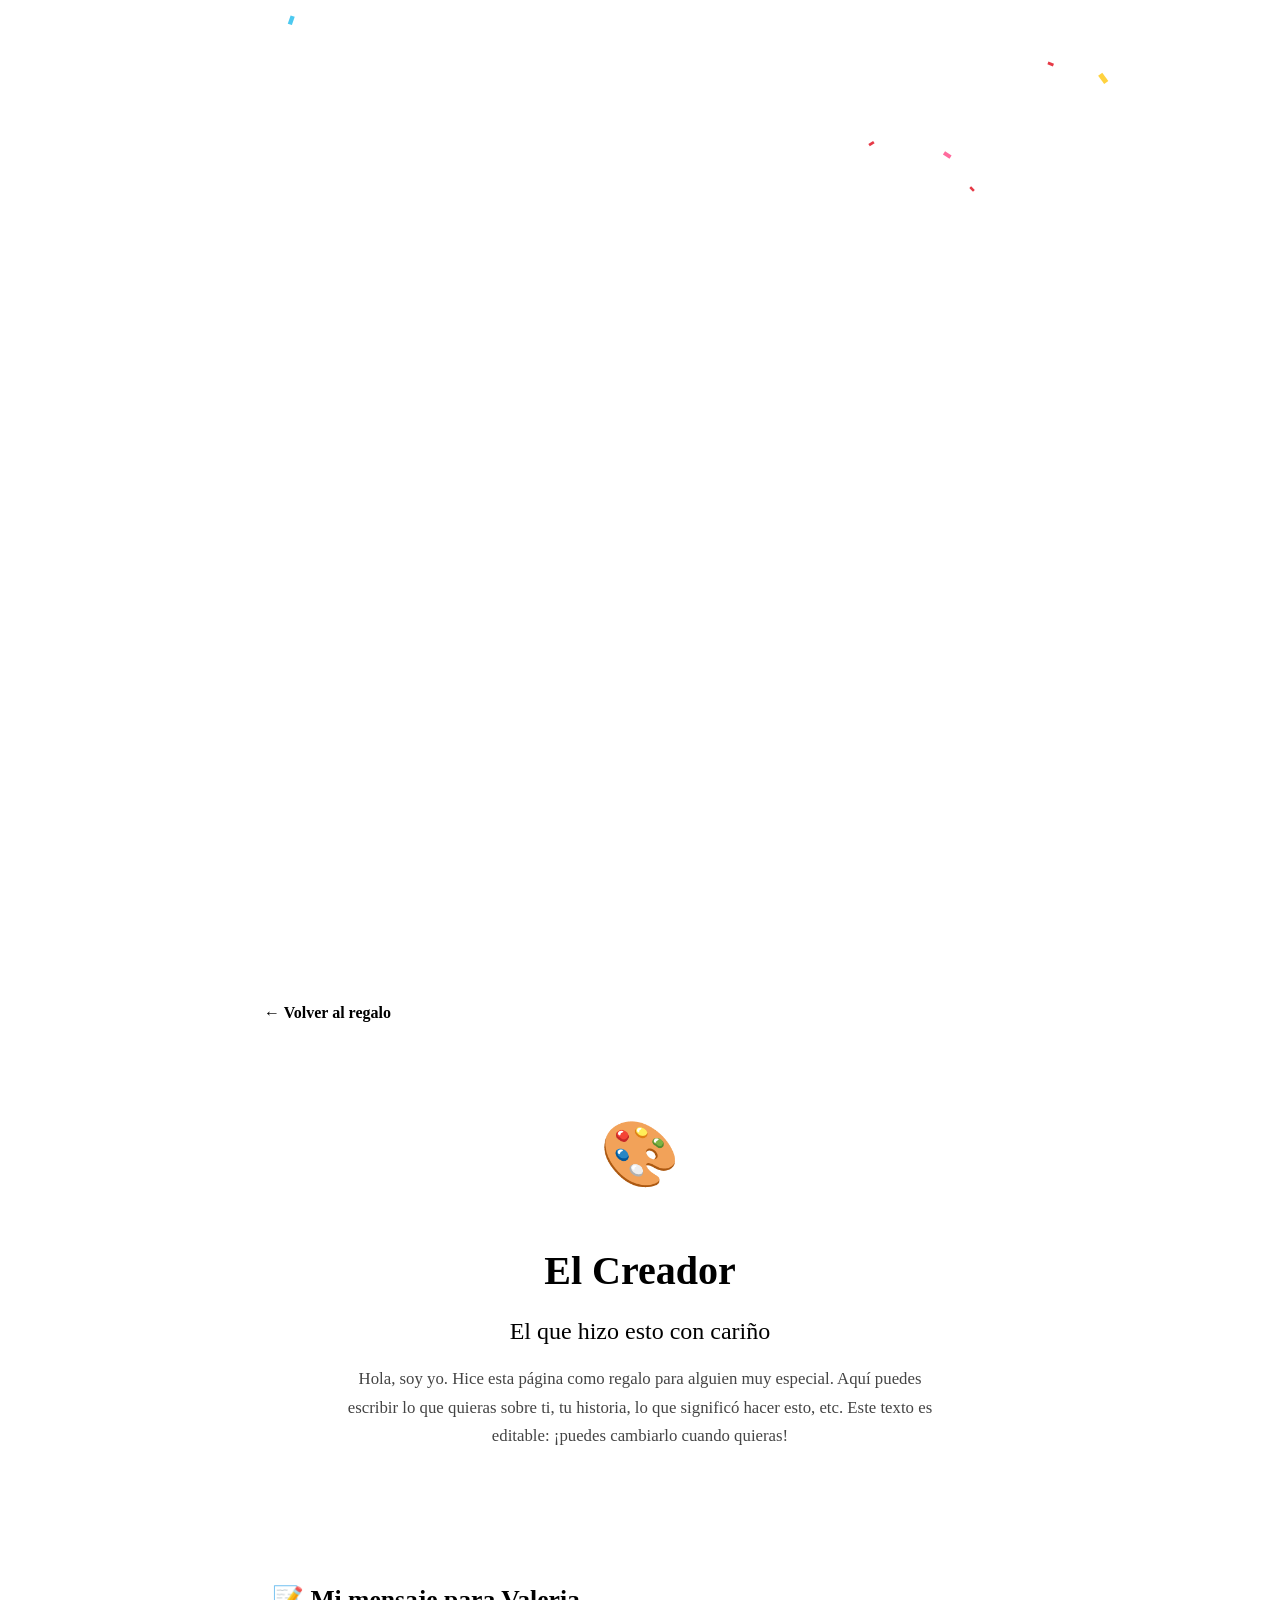
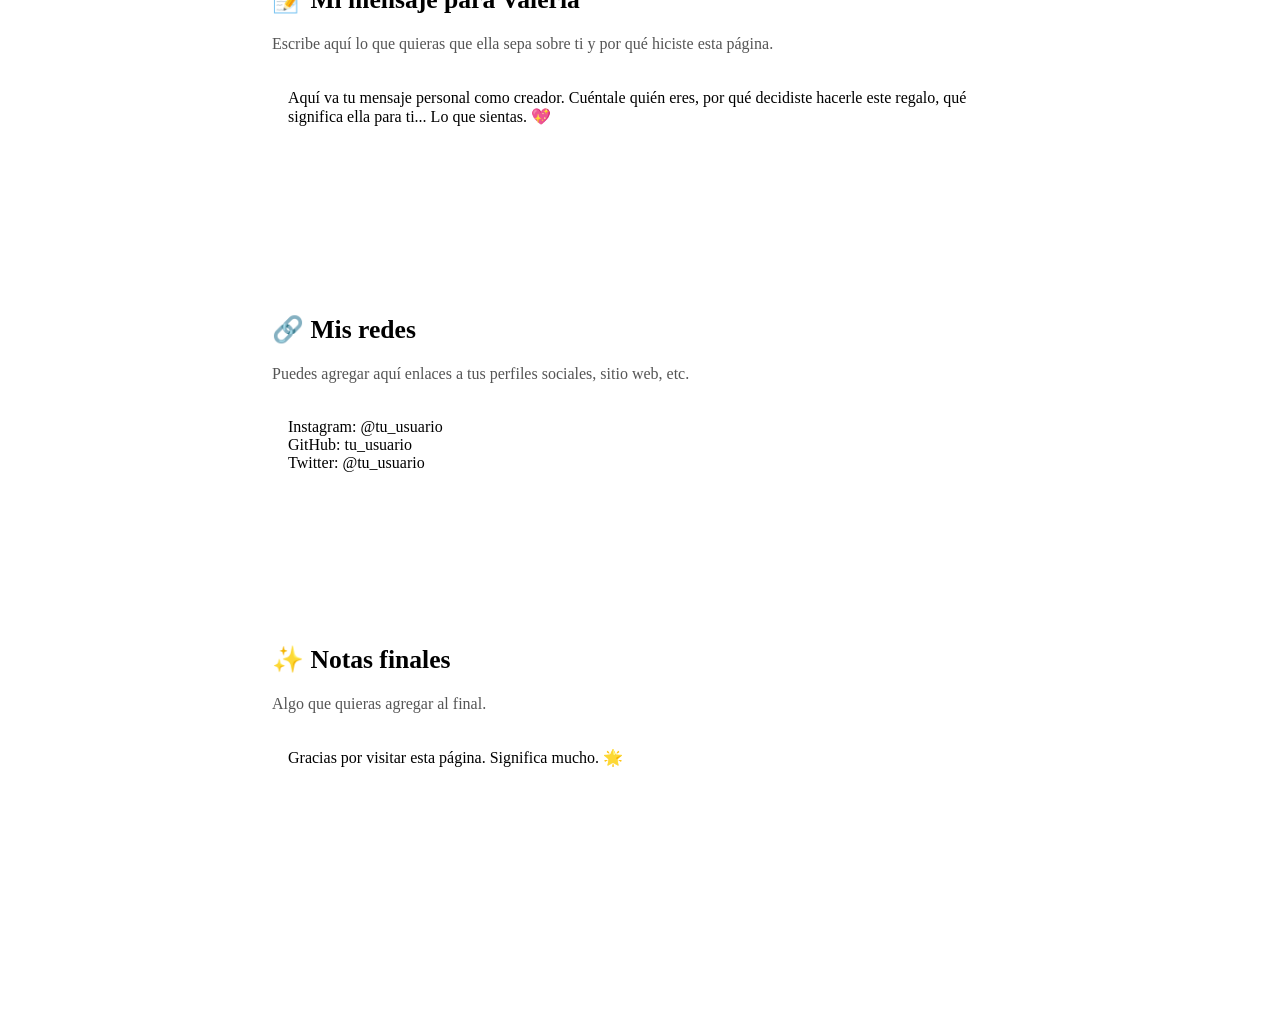
==== creador.html @ b3d3c84f "Add creador.html" ====
<!DOCTYPE html>
<html lang="es">
<head>
  <meta charset="UTF-8" />
  <meta name="viewport" content="width=device-width, initial-scale=1.0" />
  <title>El Creador · Para Valeria</title>
  <link rel="preconnect" href="https://fonts.googleapis.com" />
  <link rel="preconnect" href="https://fonts.gstatic.com" crossorigin />
  <link href="https://fonts.googleapis.com/css2?family=Dancing+Script:wght@700&family=Fraunces:opsz,wght@9..144,400;9..144,700;9..144,900&family=Inter:wght@400;500;600;700&display=swap" rel="stylesheet" />
  <link rel="stylesheet" href="styles.css" />
  <style>
    .creator-hero {
      text-align: center;
      padding: 60px 20px 40px;
      border: var(--border-thick);
      border-radius: 20px;
      background: var(--white);
      box-shadow: 8px 8px 0 var(--purple);
      margin-bottom: 40px;
      max-width: 800px;
      margin-left: auto;
      margin-right: auto;
    }
    .creator-avatar {
      width: 120px;
      height: 120px;
      margin: 0 auto 20px;
      border-radius: 50%;
      background: linear-gradient(135deg, var(--red), var(--purple));
      display: flex;
      align-items: center;
      justify-content: center;
      font-size: 4rem;
      border: 4px solid var(--black);
      box-shadow: 0 6px 0 var(--yellow);
    }
    .creator-name {
      font-family: var(--font-title);
      font-weight: 900;
      font-size: 2.5rem;
      color: var(--black);
      margin-bottom: 8px;
    }
    .creator-role {
      font-family: var(--font-script);
      font-size: 1.5rem;
      color: var(--red);
      margin-bottom: 20px;
    }
    .creator-bio {
      font-family: var(--font-title);
      font-size: 1.05rem;
      line-height: 1.7;
      color: #444;
      max-width: 600px;
      margin: 0 auto;
    }
    .back-link {
      display: inline-flex;
      align-items: center;
      gap: 8px;
      padding: 12px 24px;
      border: var(--border-red);
      border-radius: 12px;
      background: var(--white);
      color: var(--black);
      text-decoration: none;
      font-weight: 700;
      transition: all 0.25s ease;
      margin: 20px auto 0;
    }
    .back-link:hover {
      background: var(--yellow);
      transform: translateX(-4px);
    }
    .creator-body {
      max-width: 800px;
      margin: 0 auto;
      padding: 0 24px 100px;
    }
    .placeholder-card {
      background: var(--white);
      border: var(--border-thick);
      border-radius: 18px;
      padding: 32px;
      box-shadow: 6px 6px 0 var(--teal);
      margin-bottom: 24px;
    }
    .placeholder-card h2 {
      font-family: var(--font-title);
      font-weight: 700;
      font-size: 1.6rem;
      margin-bottom: 12px;
      color: var(--black);
    }
    .placeholder-card p {
      color: #555;
      line-height: 1.6;
    }
    .placeholder-card .editable {
      margin-top: 16px;
      padding: 16px;
      border: 2px dashed var(--purple);
      border-radius: 10px;
      min-height: 100px;
      font-family: var(--font-title);
      outline: none;
      background: var(--cream);
    }
    .placeholder-card .editable:focus {
      border-color: var(--red);
      border-style: solid;
    }
  </style>
</head>
<body>
  <canvas id="confetti"></canvas>

  <div class="creator-body" style="padding-top:60px;">
    <a href="index.html" class="back-link">← Volver al regalo</a>

    <section class="creator-hero">
      <div class="creator-avatar">🎨</div>
      <h1 class="creator-name">El Creador</h1>
      <p class="creator-role">El que hizo esto con cariño</p>
      <p class="creator-bio">
        Hola, soy yo. Hice esta página como regalo para alguien muy especial.
        Aquí puedes escribir lo que quieras sobre ti, tu historia, lo que
        significó hacer esto, etc. Este texto es editable: ¡puedes cambiarlo
        cuando quieras!
      </p>
    </section>

    <section class="placeholder-card">
      <h2>📝 Mi mensaje para Valeria</h2>
      <p>Escribe aquí lo que quieras que ella sepa sobre ti y por qué hiciste esta página.</p>
      <div class="editable" contenteditable="true">Aquí va tu mensaje personal como creador. Cuéntale quién eres, por qué decidiste hacerle este regalo, qué significa ella para ti... Lo que sientas. 💖</div>
    </section>

    <section class="placeholder-card">
      <h2>🔗 Mis redes</h2>
      <p>Puedes agregar aquí enlaces a tus perfiles sociales, sitio web, etc.</p>
      <div class="editable" contenteditable="true">Instagram: @tu_usuario<br>GitHub: tu_usuario<br>Twitter: @tu_usuario</div>
    </section>

    <section class="placeholder-card">
      <h2>✨ Notas finales</h2>
      <p>Algo que quieras agregar al final.</p>
      <div class="editable" contenteditable="true">Gracias por visitar esta página. Significa mucho. 🌟</div>
    </section>
  </div>

  <script>
    // Reusar el confeti del script principal (copia mínima)
    (function () {
      const canvas = document.getElementById('confetti');
      const ctx = canvas.getContext('2d');
      let pieces = [];
      function resize() {
        canvas.width = innerWidth;
        canvas.height = innerHeight;
      }
      resize();
      addEventListener('resize', resize);
      const colors = ['#e63946', '#ffd23f', '#06d6a0', '#9b5de5', '#4cc9f0', '#ff6b9d'];
      for (let i = 0; i < 40; i++) {
        pieces.push({
          x: Math.random() * canvas.width,
          y: Math.random() * -canvas.height,
          size: Math.random() * 8 + 4,
          color: colors[Math.floor(Math.random() * colors.length)],
          speed: Math.random() * 2 + 1,
          angle: Math.random() * Math.PI * 2,
          rot: Math.random() * 0.2 - 0.1,
        });
      }
      function draw() {
        ctx.clearRect(0, 0, canvas.width, canvas.height);
        pieces.forEach((p) => {
          p.y += p.speed;
          p.angle += p.rot;
          if (p.y > canvas.height + 10) {
            p.y = -10;
            p.x = Math.random() * canvas.width;
          }
          ctx.save();
          ctx.translate(p.x, p.y);
          ctx.rotate(p.angle);
          ctx.fillStyle = p.color;
          ctx.fillRect(-p.size / 2, -p.size / 4, p.size, p.size / 2);
          ctx.restore();
        });
        requestAnimationFrame(draw);
      }
      draw();

      // Guardar ediciones en localStorage
      document.querySelectorAll('.editable').forEach((el, i) => {
        const key = 'valeria_creator_block_' + i;
        try {
          const saved = localStorage.getItem(key);
          if (saved) el.innerHTML = saved;
        } catch (e) {}
        el.addEventListener('input', () => {
          try { localStorage.setItem(key, el.innerHTML); } catch (e) {}
        });
      });
    })();
  </script>
</body>
</html>
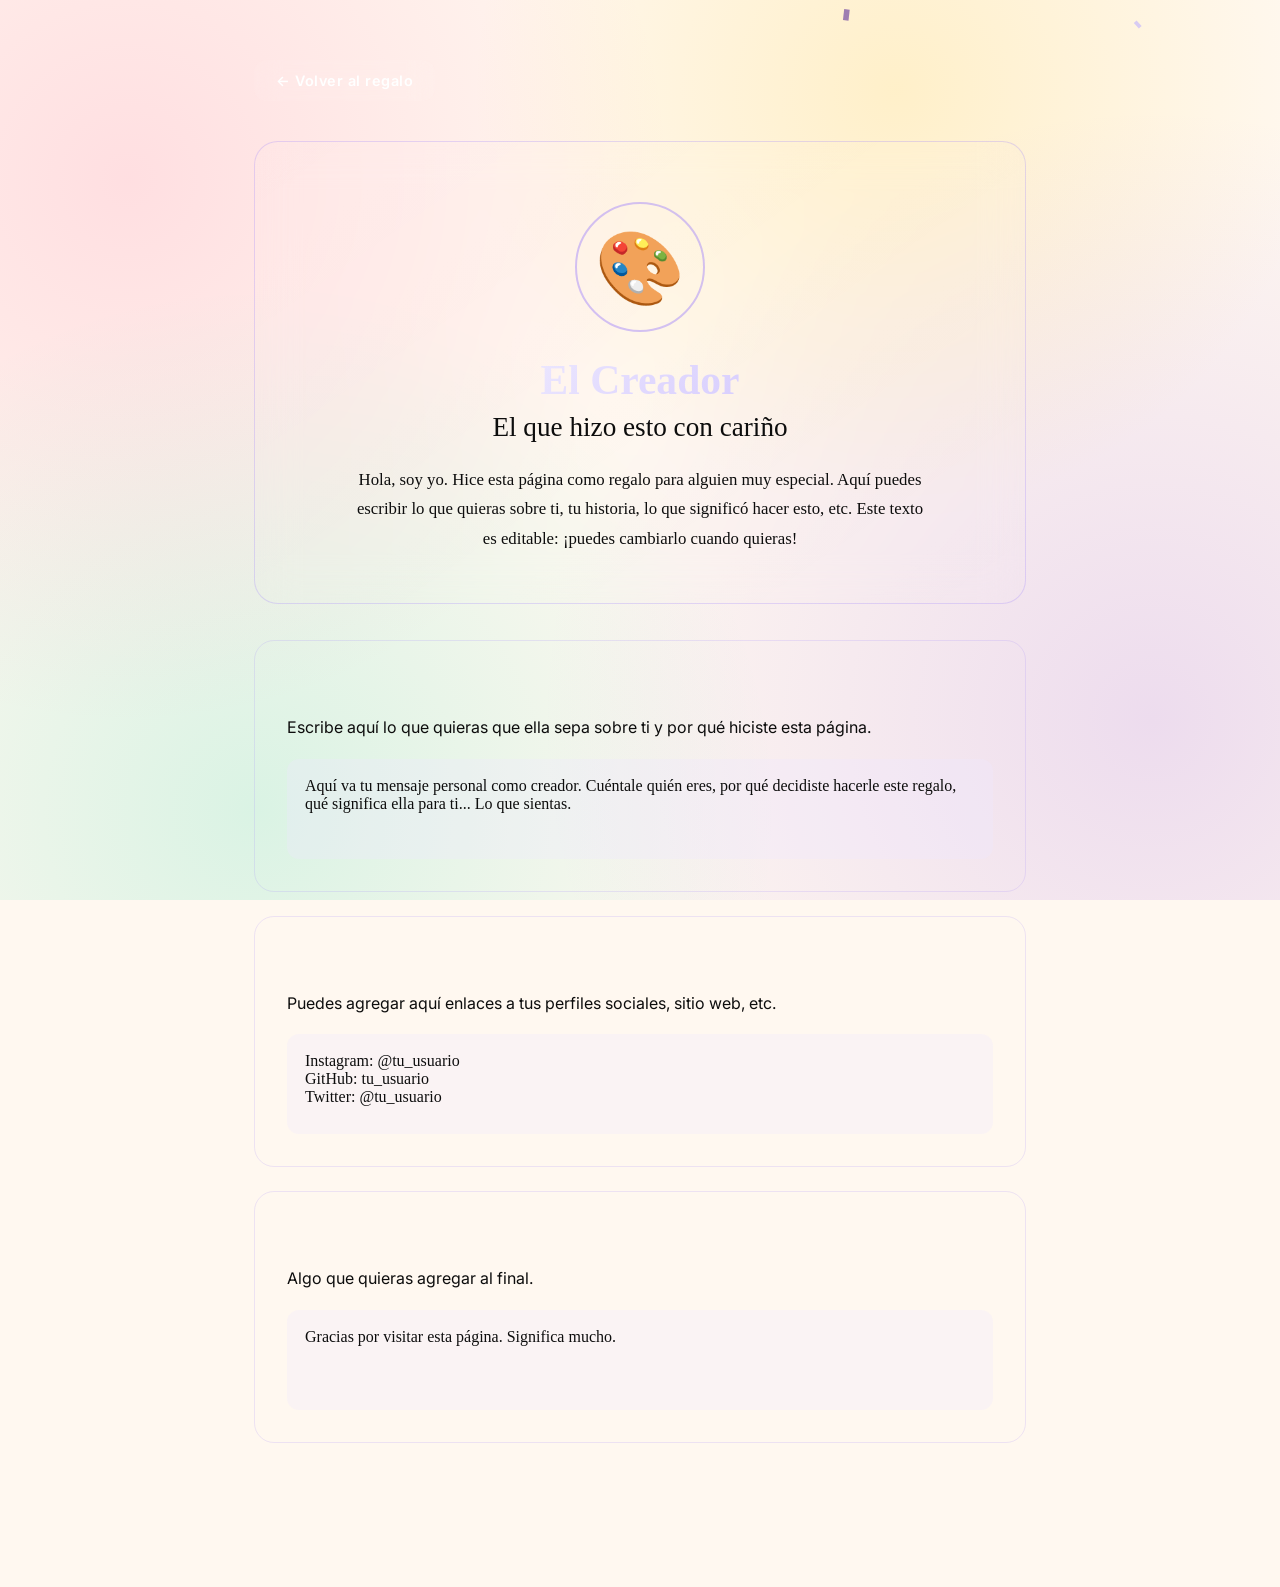
==== commit 3db9621a: "Add creador.html" ====
--- a/creador.html
+++ b/creador.html
@@ -6,117 +6,154 @@
   <title>El Creador · Para Valeria</title>
   <link rel="preconnect" href="https://fonts.googleapis.com" />
   <link rel="preconnect" href="https://fonts.gstatic.com" crossorigin />
-  <link href="https://fonts.googleapis.com/css2?family=Dancing+Script:wght@700&family=Fraunces:opsz,wght@9..144,400;9..144,700;9..144,900&family=Inter:wght@400;500;600;700&display=swap" rel="stylesheet" />
+  <link href="https://fonts.googleapis.com/css2?family=Great+Vibes&family=Playfair+Display:wght@400;700;900&family=Inter:wght@400;500;600;700&display=swap" rel="stylesheet" />
   <link rel="stylesheet" href="styles.css" />
   <style>
-    .creator-hero {
-      text-align: center;
-      padding: 60px 20px 40px;
-      border: var(--border-thick);
-      border-radius: 20px;
-      background: var(--white);
-      box-shadow: 8px 8px 0 var(--purple);
-      margin-bottom: 40px;
-      max-width: 800px;
-      margin-left: auto;
-      margin-right: auto;
-    }
-    .creator-avatar {
-      width: 120px;
-      height: 120px;
-      margin: 0 auto 20px;
-      border-radius: 50%;
-      background: linear-gradient(135deg, var(--red), var(--purple));
-      display: flex;
-      align-items: center;
-      justify-content: center;
-      font-size: 4rem;
-      border: 4px solid var(--black);
-      box-shadow: 0 6px 0 var(--yellow);
-    }
-    .creator-name {
-      font-family: var(--font-title);
-      font-weight: 900;
-      font-size: 2.5rem;
-      color: var(--black);
-      margin-bottom: 8px;
-    }
-    .creator-role {
-      font-family: var(--font-script);
-      font-size: 1.5rem;
-      color: var(--red);
-      margin-bottom: 20px;
-    }
-    .creator-bio {
-      font-family: var(--font-title);
-      font-size: 1.05rem;
-      line-height: 1.7;
-      color: #444;
-      max-width: 600px;
+    .creator-body {
+      max-width: 820px;
       margin: 0 auto;
+      padding: 60px 24px 120px;
+      position: relative;
+      z-index: 2;
     }
     .back-link {
       display: inline-flex;
       align-items: center;
       gap: 8px;
-      padding: 12px 24px;
-      border: var(--border-red);
+      padding: 12px 22px;
+      border: 1.5px solid var(--purple-400);
       border-radius: 12px;
-      background: var(--white);
-      color: var(--black);
+      background: rgba(255, 255, 255, 0.06);
+      backdrop-filter: blur(12px);
+      -webkit-backdrop-filter: blur(12px);
+      color: var(--white);
       text-decoration: none;
-      font-weight: 700;
-      transition: all 0.25s ease;
-      margin: 20px auto 0;
+      font-weight: 600;
+      font-size: 0.9rem;
+      letter-spacing: 0.5px;
+      transition: all 0.3s ease;
+      margin-bottom: 40px;
     }
     .back-link:hover {
-      background: var(--yellow);
+      background: var(--grad-primary);
+      border-color: transparent;
       transform: translateX(-4px);
-    }
-    .creator-body {
-      max-width: 800px;
+      box-shadow: var(--shadow-purple);
+    }
+    .creator-hero {
+      text-align: center;
+      padding: 60px 30px 50px;
+      border-radius: 24px;
+      background: linear-gradient(145deg, rgba(255,255,255,0.05), rgba(255,255,255,0.02));
+      backdrop-filter: blur(20px);
+      -webkit-backdrop-filter: blur(20px);
+      border: 1px solid rgba(167, 139, 250, 0.3);
+      box-shadow: var(--shadow-md);
+      margin-bottom: 36px;
+      position: relative;
+      overflow: hidden;
+    }
+    .creator-hero::before {
+      content: '';
+      position: absolute;
+      top: 0; left: 0; right: 0;
+      height: 4px;
+      background: var(--grad-primary);
+    }
+    .creator-avatar {
+      width: 130px;
+      height: 130px;
+      margin: 0 auto 24px;
+      border-radius: 50%;
+      background: var(--grad-bot);
+      display: flex;
+      align-items: center;
+      justify-content: center;
+      font-size: 4.5rem;
+      border: 2px solid rgba(167, 139, 250, 0.5);
+      box-shadow: var(--shadow-purple);
+    }
+    .creator-name {
+      font-family: var(--font-title);
+      font-weight: 900;
+      font-size: 2.6rem;
+      background: linear-gradient(135deg, #ffffff 0%, #c4b5fd 100%);
+      -webkit-background-clip: text;
+      background-clip: text;
+      -webkit-text-fill-color: transparent;
+      margin-bottom: 8px;
+    }
+    .creator-role {
+      font-family: var(--font-script);
+      font-size: 1.7rem;
+      color: var(--purple-300);
+      margin-bottom: 22px;
+    }
+    .creator-bio {
+      font-family: var(--font-title);
+      font-size: 1.05rem;
+      line-height: 1.75;
+      color: var(--gray-200);
+      max-width: 580px;
       margin: 0 auto;
-      padding: 0 24px 100px;
     }
     .placeholder-card {
-      background: var(--white);
-      border: var(--border-thick);
-      border-radius: 18px;
+      background: var(--grad-card);
+      border-radius: 20px;
       padding: 32px;
-      box-shadow: 6px 6px 0 var(--teal);
       margin-bottom: 24px;
+      box-shadow: var(--shadow-md);
+      border: 1px solid rgba(167, 139, 250, 0.2);
+      position: relative;
+      overflow: hidden;
+    }
+    .placeholder-card::before {
+      content: '';
+      position: absolute;
+      top: 0; left: 0; right: 0;
+      height: 3px;
+      background: var(--grad-primary);
     }
     .placeholder-card h2 {
       font-family: var(--font-title);
       font-weight: 700;
       font-size: 1.6rem;
       margin-bottom: 12px;
-      color: var(--black);
+      background: var(--grad-primary);
+      -webkit-background-clip: text;
+      background-clip: text;
+      -webkit-text-fill-color: transparent;
     }
     .placeholder-card p {
-      color: #555;
+      color: var(--gray-500);
       line-height: 1.6;
     }
     .placeholder-card .editable {
-      margin-top: 16px;
-      padding: 16px;
-      border: 2px dashed var(--purple);
-      border-radius: 10px;
+      margin-top: 18px;
+      padding: 18px;
+      border: 2px dashed var(--purple-300);
+      border-radius: 12px;
       min-height: 100px;
       font-family: var(--font-title);
+      font-size: 1rem;
+      color: var(--gray-900);
       outline: none;
-      background: var(--cream);
+      background: rgba(237, 233, 254, 0.3);
+      transition: all 0.3s ease;
     }
     .placeholder-card .editable:focus {
-      border-color: var(--red);
+      border-color: var(--purple-500);
       border-style: solid;
+      background: var(--white);
+      box-shadow: 0 0 0 4px rgba(139, 92, 246, 0.15);
     }
   </style>
 </head>
 <body>
   <canvas id="confetti"></canvas>
-
-  <div class="creator-body" style="padding-top:60px;">
+  <div class="bg-halos" aria-hidden="true"></div>
+
+  <div class="creator-body">
     <a href="index.html" class="back-link">← Volver al regalo</a>
 
     <section class="creator-hero">
@@ -132,26 +169,25 @@
     </section>
 
     <section class="placeholder-card">
-      <h2>📝 Mi mensaje para Valeria</h2>
+      <h2>Mi mensaje para Valeria</h2>
       <p>Escribe aquí lo que quieras que ella sepa sobre ti y por qué hiciste esta página.</p>
-      <div class="editable" contenteditable="true">Aquí va tu mensaje personal como creador. Cuéntale quién eres, por qué decidiste hacerle este regalo, qué significa ella para ti... Lo que sientas. 💖</div>
+      <div class="editable" contenteditable="true">Aquí va tu mensaje personal como creador. Cuéntale quién eres, por qué decidiste hacerle este regalo, qué significa ella para ti... Lo que sientas.</div>
     </section>
 
     <section class="placeholder-card">
-      <h2>🔗 Mis redes</h2>
+      <h2>Mis redes</h2>
       <p>Puedes agregar aquí enlaces a tus perfiles sociales, sitio web, etc.</p>
       <div class="editable" contenteditable="true">Instagram: @tu_usuario<br>GitHub: tu_usuario<br>Twitter: @tu_usuario</div>
     </section>
 
     <section class="placeholder-card">
-      <h2>✨ Notas finales</h2>
+      <h2>Notas finales</h2>
       <p>Algo que quieras agregar al final.</p>
-      <div class="editable" contenteditable="true">Gracias por visitar esta página. Significa mucho. 🌟</div>
+      <div class="editable" contenteditable="true">Gracias por visitar esta página. Significa mucho.</div>
     </section>
   </div>
 
   <script>
-    // Reusar el confeti del script principal (copia mínima)
     (function () {
       const canvas = document.getElementById('confetti');
       const ctx = canvas.getContext('2d');
@@ -162,7 +198,7 @@
       }
       resize();
       addEventListener('resize', resize);
-      const colors = ['#e63946', '#ffd23f', '#06d6a0', '#9b5de5', '#4cc9f0', '#ff6b9d'];
+      const colors = ['#8b5cf6', '#a78bfa', '#c4b5fd', '#6b3fa0', '#4a2c7a', '#ffffff', '#e4e4ec'];
       for (let i = 0; i < 40; i++) {
         pieces.push({
           x: Math.random() * canvas.width,
@@ -194,7 +230,6 @@
       }
       draw();
 
-      // Guardar ediciones en localStorage
       document.querySelectorAll('.editable').forEach((el, i) => {
         const key = 'valeria_creator_block_' + i;
         try {
--- a/styles.css
+++ b/styles.css
@@ -0,0 +1,804 @@
+/* ============================================
+   FELIZ CUMPLEAÑOS VALERIA 🎂
+   Estilo: Creativo colorido + estructura boceto
+   ============================================ */
+
+:root {
+  /* Paleta principal (basada en boceto) */
+  --black: #0d0d0d;
+  --red: #e63946;
+  --red-dark: #c1121f;
+  --white: #ffffff;
+  --cream: #fff8f0;
+
+  /* Acentos creativos */
+  --pink: #ff6b9d;
+  --yellow: #ffd23f;
+  --purple: #9b5de5;
+  --teal: #06d6a0;
+  --blue: #4cc9f0;
+
+  /* Tipografías */
+  --font-title: 'Fraunces', serif;
+  --font-script: 'Dancing Script', cursive;
+  --font-body: 'Inter', system-ui, sans-serif;
+
+  /* Bordes */
+  --border-thick: 3px solid var(--black);
+  --border-red: 2.5px solid var(--red);
+}
+
+* {
+  margin: 0;
+  padding: 0;
+  box-sizing: border-box;
+}
+
+html {
+  scroll-behavior: smooth;
+}
+
+body {
+  font-family: var(--font-body);
+  background: var(--cream);
+  color: var(--black);
+  overflow-x: hidden;
+  position: relative;
+  min-height: 100vh;
+}
+
+/* Fondo decorativo con manchas de color */
+body::before {
+  content: '';
+  position: fixed;
+  inset: 0;
+  z-index: -2;
+  background:
+    radial-gradient(circle at 10% 20%, rgba(255, 107, 157, 0.18), transparent 40%),
+    radial-gradient(circle at 90% 80%, rgba(155, 93, 229, 0.18), transparent 45%),
+    radial-gradient(circle at 70% 10%, rgba(255, 210, 63, 0.22), transparent 35%),
+    radial-gradient(circle at 20% 90%, rgba(6, 214, 160, 0.15), transparent 40%),
+    var(--cream);
+  pointer-events: none;
+}
+
+/* Confeti canvas */
+#confetti {
+  position: fixed;
+  inset: 0;
+  z-index: 0;
+  pointer-events: none;
+  opacity: 0.65;
+}
+
+/* ============================================
+   APP CONTAINER
+   ============================================ */
+.app-container {
+  display: flex;
+  min-height: 100vh;
+  position: relative;
+  z-index: 1;
+}
+
+/* ============================================
+   SIDEBAR IZQUIERDA
+   ============================================ */
+.sidebar {
+  width: 240px;
+  min-width: 240px;
+  background: var(--white);
+  border-right: var(--border-thick);
+  display: flex;
+  flex-direction: column;
+  padding: 30px 20px;
+  position: sticky;
+  top: 0;
+  height: 100vh;
+  box-shadow: 6px 0 0 var(--red);
+}
+
+.sidebar-balloons {
+  font-size: 2rem;
+  text-align: center;
+  letter-spacing: 4px;
+  animation: float 3s ease-in-out infinite;
+  display: block;
+  margin-bottom: 20px;
+}
+
+@keyframes float {
+  0%, 100% { transform: translateY(0); }
+  50% { transform: translateY(-8px); }
+}
+
+.sidebar-nav {
+  display: flex;
+  flex-direction: column;
+  gap: 16px;
+  margin-top: 20px;
+}
+
+.btn-sidebar {
+  display: flex;
+  align-items: center;
+  gap: 10px;
+  width: 100%;
+  padding: 14px 18px;
+  border: var(--border-red);
+  border-radius: 12px;
+  background: var(--white);
+  color: var(--black);
+  font-family: var(--font-body);
+  font-weight: 700;
+  font-size: 0.95rem;
+  letter-spacing: 1px;
+  cursor: pointer;
+  transition: all 0.25s ease;
+  position: relative;
+  overflow: hidden;
+}
+
+.btn-sidebar::before {
+  content: '';
+  position: absolute;
+  inset: 0;
+  background: linear-gradient(135deg, var(--yellow), var(--pink));
+  transform: translateX(-100%);
+  transition: transform 0.35s ease;
+  z-index: 0;
+}
+
+.btn-sidebar:hover::before { transform: translateX(0); }
+.btn-sidebar:hover { color: var(--white); border-color: var(--black); }
+.btn-sidebar:hover .btn-icon { transform: scale(1.2) rotate(-8deg); }
+
+.btn-icon, .btn-text {
+  position: relative;
+  z-index: 1;
+}
+
+.btn-icon { font-size: 1.2rem; transition: transform 0.3s ease; }
+
+.sidebar-footer {
+  margin-top: auto;
+  padding-top: 24px;
+  border-top: 2px dashed var(--red);
+  text-align: center;
+}
+
+.sidebar-footer-text {
+  font-family: var(--font-body);
+  font-weight: 600;
+  font-size: 0.85rem;
+  line-height: 1.5;
+  color: var(--black);
+}
+
+.brand-name {
+  font-family: var(--font-script);
+  font-size: 1.6rem;
+  font-weight: 700;
+  color: var(--red);
+  display: inline-block;
+  margin-top: 4px;
+}
+
+/* ============================================
+   MAIN CONTENT
+   ============================================ */
+.main-content {
+  flex: 1;
+  padding: 50px 60px 100px;
+  position: relative;
+}
+
+/* ===== HEADER ===== */
+.main-header {
+  display: flex;
+  align-items: center;
+  gap: 24px;
+  margin-bottom: 70px;
+  flex-wrap: wrap;
+}
+
+.btn-menu {
+  width: 50px;
+  height: 50px;
+  border: var(--border-red);
+  border-radius: 10px;
+  background: var(--white);
+  cursor: pointer;
+  display: flex;
+  flex-direction: column;
+  justify-content: center;
+  align-items: center;
+  gap: 5px;
+  flex-shrink: 0;
+  transition: all 0.25s ease;
+}
+
+.btn-menu span {
+  display: block;
+  width: 24px;
+  height: 3px;
+  background: var(--black);
+  border-radius: 2px;
+  transition: all 0.3s ease;
+}
+
+.btn-menu:hover {
+  background: var(--yellow);
+  transform: rotate(-3deg) scale(1.05);
+}
+
+.title-box {
+  flex: 1;
+  text-align: center;
+  border: var(--border-thick);
+  border-radius: 16px;
+  background: var(--white);
+  padding: 22px 36px;
+  box-shadow: 6px 6px 0 var(--red);
+  position: relative;
+  min-width: 280px;
+}
+
+.title-box::before, .title-box::after {
+  content: '🎉';
+  position: absolute;
+  top: -16px;
+  font-size: 1.5rem;
+}
+.title-box::before { left: 20px; }
+.title-box::after { right: 20px; }
+
+.title {
+  font-family: var(--font-title);
+  font-weight: 900;
+  font-size: clamp(1.6rem, 3vw, 2.6rem);
+  letter-spacing: 1px;
+  color: var(--black);
+  line-height: 1.1;
+}
+
+.subtitle {
+  font-family: var(--font-script);
+  font-size: 1.4rem;
+  color: var(--red);
+  margin-top: 8px;
+  font-weight: 700;
+}
+
+.btn-creator {
+  display: inline-flex;
+  align-items: center;
+  justify-content: center;
+  padding: 12px 22px;
+  border: var(--border-red);
+  border-radius: 12px;
+  background: var(--white);
+  color: var(--black);
+  text-decoration: none;
+  font-weight: 700;
+  font-size: 0.9rem;
+  letter-spacing: 1px;
+  transition: all 0.25s ease;
+  flex-shrink: 0;
+}
+
+.btn-creator:hover {
+  background: var(--purple);
+  color: var(--white);
+  border-color: var(--black);
+  transform: translateY(-3px) rotate(-2deg);
+}
+
+/* ===== CONTENT GRID ===== */
+.content-grid {
+  display: grid;
+  grid-template-columns: 1.2fr 0.9fr;
+  gap: 40px;
+  margin-bottom: 80px;
+}
+
+.card {
+  background: var(--white);
+  border: var(--border-thick);
+  border-radius: 18px;
+  padding: 24px;
+  box-shadow: 8px 8px 0 var(--red);
+  position: relative;
+  transition: transform 0.3s ease;
+}
+
+.card:hover {
+  transform: translate(-3px, -3px);
+  box-shadow: 12px 12px 0 var(--red);
+}
+
+.card-header {
+  display: flex;
+  justify-content: space-between;
+  align-items: center;
+  margin-bottom: 16px;
+  padding-bottom: 12px;
+  border-bottom: 2px dashed var(--black);
+}
+
+.card-tag {
+  font-family: var(--font-script);
+  font-weight: 700;
+  font-size: 1.4rem;
+  color: var(--red);
+}
+
+.card-hint {
+  font-size: 0.75rem;
+  color: #777;
+  font-style: italic;
+}
+
+/* Texto editable */
+.text-card { display: flex; flex-direction: column; }
+
+.editable-text {
+  flex: 1;
+  min-height: 220px;
+  font-family: var(--font-title);
+  font-weight: 400;
+  font-size: 1.1rem;
+  line-height: 1.7;
+  color: var(--black);
+  padding: 16px;
+  border: 2px dashed var(--purple);
+  border-radius: 12px;
+  background: var(--cream);
+  outline: none;
+  transition: all 0.25s ease;
+}
+
+.editable-text:focus {
+  border-color: var(--red);
+  border-style: solid;
+  background: var(--white);
+  box-shadow: 0 0 0 4px rgba(230, 57, 70, 0.15);
+}
+
+.placeholder-hint {
+  display: block;
+  margin-top: 12px;
+  font-family: var(--font-body);
+  font-size: 0.85rem;
+  color: #999;
+  font-style: italic;
+}
+
+/* Video */
+.video-card { display: flex; flex-direction: column; }
+
+.video-wrapper {
+  flex: 1;
+  min-height: 380px;
+  border-radius: 12px;
+  overflow: hidden;
+  background: #000;
+  display: flex;
+  align-items: center;
+  justify-content: center;
+  border: 2px solid var(--black);
+}
+
+.video-wrapper video {
+  width: 100%;
+  height: 100%;
+  max-height: 560px;
+  object-fit: cover;
+  display: block;
+}
+
+/* ===== SECCIONES EXTRA ===== */
+.extra-section {
+  background: var(--white);
+  border: var(--border-thick);
+  border-radius: 18px;
+  padding: 32px;
+  margin-bottom: 32px;
+  box-shadow: 6px 6px 0 var(--purple);
+  opacity: 0;
+  transform: translateY(40px);
+  transition: opacity 0.7s ease, transform 0.7s ease;
+}
+
+.extra-section.is-visible {
+  opacity: 1;
+  transform: translateY(0);
+}
+
+.section-title {
+  font-family: var(--font-title);
+  font-weight: 700;
+  font-size: 1.8rem;
+  margin-bottom: 8px;
+  color: var(--black);
+}
+
+.section-desc {
+  color: #555;
+  font-size: 1rem;
+}
+
+/* ===== BOTÓN FLOTANTE BOT ===== */
+.btn-bot {
+  position: fixed;
+  bottom: 40px;
+  right: 40px;
+  display: flex;
+  align-items: center;
+  gap: 8px;
+  padding: 16px 28px;
+  border: var(--border-red);
+  border-radius: 999px;
+  background: var(--white);
+  cursor: pointer;
+  font-family: var(--font-body);
+  font-weight: 700;
+  font-size: 1rem;
+  letter-spacing: 1px;
+  color: var(--black);
+  box-shadow: 0 6px 0 var(--red), 0 10px 25px rgba(0,0,0,0.15);
+  transition: all 0.25s ease;
+  z-index: 50;
+  animation: pulse 2s ease-in-out infinite;
+}
+
+@keyframes pulse {
+  0%, 100% { transform: scale(1); }
+  50% { transform: scale(1.05); }
+}
+
+.btn-bot:hover {
+  background: var(--yellow);
+  transform: translateY(-3px);
+  box-shadow: 0 9px 0 var(--red), 0 14px 30px rgba(0,0,0,0.2);
+}
+
+.btn-bot:active {
+  transform: translateY(2px);
+  box-shadow: 0 2px 0 var(--red);
+}
+
+.bot-emoji { font-size: 1.3rem; }
+
+/* ============================================
+   DRAWER (menú hamburguesa)
+   ============================================ */
+.drawer-overlay {
+  position: fixed;
+  inset: 0;
+  background: rgba(0, 0, 0, 0.5);
+  opacity: 0;
+  visibility: hidden;
+  transition: opacity 0.3s ease, visibility 0.3s ease;
+  z-index: 100;
+}
+
+.drawer-overlay.is-open {
+  opacity: 1;
+  visibility: visible;
+}
+
+.drawer {
+  position: fixed;
+  top: 0;
+  left: 0;
+  width: 280px;
+  max-width: 80vw;
+  height: 100vh;
+  background: var(--white);
+  border-right: var(--border-thick);
+  box-shadow: 6px 0 0 var(--red);
+  padding: 30px 24px;
+  transform: translateX(-100%);
+  transition: transform 0.35s cubic-bezier(0.65, 0, 0.35, 1);
+  z-index: 101;
+  display: flex;
+  flex-direction: column;
+}
+
+.drawer.is-open { transform: translateX(0); }
+
+.drawer-close {
+  position: absolute;
+  top: 16px;
+  right: 16px;
+  width: 36px;
+  height: 36px;
+  border: 2px solid var(--black);
+  border-radius: 50%;
+  background: var(--white);
+  cursor: pointer;
+  font-size: 1rem;
+  display: flex;
+  align-items: center;
+  justify-content: center;
+  transition: all 0.2s ease;
+}
+
+.drawer-close:hover {
+  background: var(--red);
+  color: var(--white);
+  transform: rotate(90deg);
+}
+
+.drawer-title {
+  font-family: var(--font-title);
+  font-weight: 900;
+  font-size: 1.6rem;
+  margin-bottom: 24px;
+  color: var(--red);
+}
+
+.drawer-nav {
+  display: flex;
+  flex-direction: column;
+  gap: 6px;
+}
+
+.drawer-link {
+  display: block;
+  padding: 12px 16px;
+  border-radius: 10px;
+  color: var(--black);
+  text-decoration: none;
+  font-weight: 600;
+  font-size: 0.95rem;
+  transition: all 0.2s ease;
+}
+
+.drawer-link:hover {
+  background: var(--yellow);
+  transform: translateX(6px);
+}
+
+.drawer-footer {
+  margin-top: auto;
+  padding-top: 20px;
+  border-top: 2px dashed var(--red);
+  font-family: var(--font-script);
+  font-size: 1.1rem;
+  color: var(--red);
+  text-align: center;
+}
+
+/* ============================================
+   CHAT WIDGET
+   ============================================ */
+.chat-overlay {
+  position: fixed;
+  inset: 0;
+  background: rgba(0, 0, 0, 0.3);
+  opacity: 0;
+  visibility: hidden;
+  transition: opacity 0.3s ease, visibility 0.3s ease;
+  z-index: 200;
+}
+
+.chat-overlay.is-open {
+  opacity: 1;
+  visibility: visible;
+}
+
+.chat-widget {
+  position: fixed;
+  bottom: 110px;
+  right: 40px;
+  width: 360px;
+  max-width: calc(100vw - 32px);
+  height: 520px;
+  max-height: calc(100vh - 140px);
+  background: var(--white);
+  border: var(--border-thick);
+  border-radius: 20px;
+  box-shadow: 0 20px 50px rgba(0,0,0,0.25);
+  display: flex;
+  flex-direction: column;
+  transform: translateY(20px) scale(0.95);
+  opacity: 0;
+  visibility: hidden;
+  transition: all 0.3s ease;
+  z-index: 201;
+  overflow: hidden;
+}
+
+.chat-widget.is-open {
+  transform: translateY(0) scale(1);
+  opacity: 1;
+  visibility: visible;
+}
+
+.chat-header {
+  background: linear-gradient(135deg, var(--red), var(--pink));
+  color: var(--white);
+  padding: 16px 20px;
+  display: flex;
+  align-items: center;
+  justify-content: space-between;
+  border-bottom: 3px solid var(--black);
+}
+
+.chat-bot-info {
+  display: flex;
+  align-items: center;
+  gap: 12px;
+}
+
+.chat-avatar {
+  font-size: 2rem;
+  width: 48px;
+  height: 48px;
+  background: var(--white);
+  border-radius: 50%;
+  display: flex;
+  align-items: center;
+  justify-content: center;
+  border: 2px solid var(--black);
+}
+
+.chat-name {
+  font-family: var(--font-title);
+  font-weight: 700;
+  font-size: 1.1rem;
+}
+
+.chat-status {
+  font-size: 0.75rem;
+  opacity: 0.9;
+}
+
+.chat-close {
+  background: rgba(255, 255, 255, 0.2);
+  border: 2px solid var(--white);
+  border-radius: 50%;
+  width: 32px;
+  height: 32px;
+  color: var(--white);
+  cursor: pointer;
+  font-size: 0.9rem;
+  transition: all 0.2s ease;
+}
+
+.chat-close:hover {
+  background: var(--white);
+  color: var(--red);
+}
+
+.chat-messages {
+  flex: 1;
+  overflow-y: auto;
+  padding: 20px;
+  display: flex;
+  flex-direction: column;
+  gap: 12px;
+  background: var(--cream);
+}
+
+.msg {
+  max-width: 80%;
+  padding: 12px 16px;
+  border-radius: 16px;
+  font-size: 0.9rem;
+  line-height: 1.5;
+  animation: msgIn 0.3s ease;
+}
+
+@keyframes msgIn {
+  from { opacity: 0; transform: translateY(8px); }
+  to { opacity: 1; transform: translateY(0); }
+}
+
+.bot-msg {
+  background: var(--white);
+  border: 2px solid var(--black);
+  border-bottom-left-radius: 4px;
+  align-self: flex-start;
+}
+
+.user-msg {
+  background: linear-gradient(135deg, var(--red), var(--pink));
+  color: var(--white);
+  border-bottom-right-radius: 4px;
+  align-self: flex-end;
+}
+
+.chat-input-row {
+  display: flex;
+  padding: 12px;
+  border-top: 2px solid var(--black);
+  background: var(--white);
+  gap: 8px;
+}
+
+.chat-input {
+  flex: 1;
+  padding: 12px 16px;
+  border: 2px solid var(--black);
+  border-radius: 999px;
+  font-family: var(--font-body);
+  font-size: 0.9rem;
+  outline: none;
+  transition: border-color 0.2s ease;
+}
+
+.chat-input:focus { border-color: var(--red); }
+
+.chat-send {
+  width: 44px;
+  height: 44px;
+  border: none;
+  border-radius: 50%;
+  background: var(--red);
+  color: var(--white);
+  cursor: pointer;
+  font-size: 1rem;
+  transition: all 0.2s ease;
+  display: flex;
+  align-items: center;
+  justify-content: center;
+}
+
+.chat-send:hover {
+  background: var(--red-dark);
+  transform: scale(1.1);
+}
+
+/* ============================================
+   RESPONSIVE
+   ============================================ */
+@media (max-width: 900px) {
+  .sidebar {
+    position: fixed;
+    left: -260px;
+    transition: left 0.35s ease;
+    z-index: 90;
+    box-shadow: none;
+  }
+  .sidebar.is-open {
+    left: 0;
+    box-shadow: 6px 0 0 var(--red);
+  }
+  .main-content {
+    padding: 30px 24px 100px;
+  }
+  .content-grid {
+    grid-template-columns: 1fr;
+  }
+  .btn-bot {
+    bottom: 24px;
+    right: 24px;
+    padding: 14px 22px;
+  }
+  .chat-widget {
+    right: 16px;
+    bottom: 90px;
+    width: calc(100vw - 32px);
+  }
+  .title-box::before, .title-box::after { display: none; }
+}
+
+@media (max-width: 600px) {
+  .main-header {
+    gap: 12px;
+  }
+  .btn-creator { padding: 10px 16px; font-size: 0.8rem; }
+  .video-wrapper { min-height: 280px; }
+  .editable-text { min-height: 180px; font-size: 1rem; }
+}
+
+/* Scrollbar bonita */
+.chat-messages::-webkit-scrollbar { width: 8px; }
+.chat-messages::-webkit-scrollbar-track { background: var(--cream); }
+.chat-messages::-webkit-scrollbar-thumb {
+  background: var(--red);
+  border-radius: 4px;
+}
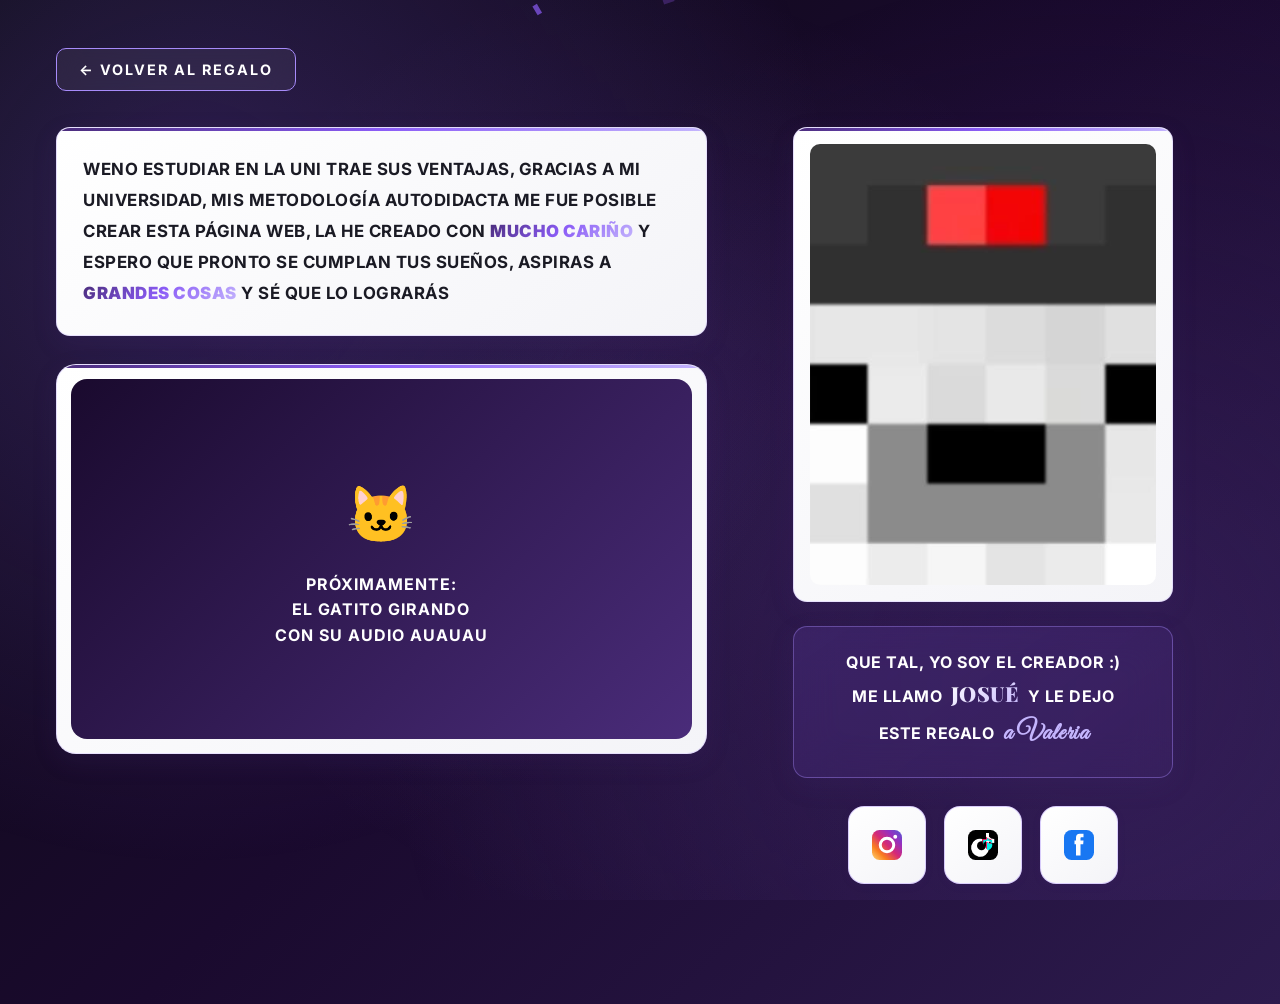
==== commit 08dfa7bc: "Add creador.html" ====
--- a/creador.html
+++ b/creador.html
@@ -6,146 +6,335 @@
   <title>El Creador · Para Valeria</title>
   <link rel="preconnect" href="https://fonts.googleapis.com" />
   <link rel="preconnect" href="https://fonts.gstatic.com" crossorigin />
-  <link href="https://fonts.googleapis.com/css2?family=Great+Vibes&family=Playfair+Display:wght@400;700;900&family=Inter:wght@400;500;600;700&display=swap" rel="stylesheet" />
+  <link href="https://fonts.googleapis.com/css2?family=Great+Vibes&family=Playfair+Display:wght@400;700;900&family=Inter:wght@400;500;600;700;900&display=swap" rel="stylesheet" />
   <link rel="stylesheet" href="styles.css" />
   <style>
-    .creator-body {
-      max-width: 820px;
+    /* ====== Layout específico de la página del creador ====== */
+    .creator-page {
+      position: relative;
+      z-index: 2;
+      max-width: 1240px;
       margin: 0 auto;
-      padding: 60px 24px 120px;
-      position: relative;
-      z-index: 2;
-    }
-    .back-link {
+      padding: 48px 36px 120px;
+      min-height: 100vh;
+    }
+
+    /* Botón Volver (esquina superior izquierda) */
+    .back-btn {
       display: inline-flex;
       align-items: center;
       gap: 8px;
       padding: 12px 22px;
       border: 1.5px solid var(--purple-400);
-      border-radius: 12px;
+      border-radius: 10px;
       background: rgba(255, 255, 255, 0.06);
       backdrop-filter: blur(12px);
       -webkit-backdrop-filter: blur(12px);
       color: var(--white);
       text-decoration: none;
-      font-weight: 600;
+      font-family: var(--font-body);
+      font-weight: 700;
       font-size: 0.9rem;
-      letter-spacing: 0.5px;
-      transition: all 0.3s ease;
-      margin-bottom: 40px;
-    }
-    .back-link:hover {
+      letter-spacing: 2px;
+      text-transform: uppercase;
+      transition: all 0.3s cubic-bezier(0.4, 0, 0.2, 1);
+      margin-bottom: 36px;
+    }
+    .back-btn:hover {
       background: var(--grad-primary);
       border-color: transparent;
       transform: translateX(-4px);
       box-shadow: var(--shadow-purple);
     }
-    .creator-hero {
-      text-align: center;
-      padding: 60px 30px 50px;
-      border-radius: 24px;
-      background: linear-gradient(145deg, rgba(255,255,255,0.05), rgba(255,255,255,0.02));
-      backdrop-filter: blur(20px);
-      -webkit-backdrop-filter: blur(20px);
-      border: 1px solid rgba(167, 139, 250, 0.3);
+
+    /* Grid de 2 columnas */
+    .creator-grid {
+      display: grid;
+      grid-template-columns: 1.15fr 0.85fr;
+      gap: 36px;
+      align-items: start;
+    }
+
+    .creator-col-left {
+      display: flex;
+      flex-direction: column;
+      gap: 28px;
+    }
+    .creator-col-right {
+      display: flex;
+      flex-direction: column;
+      gap: 24px;
+      align-items: center;
+    }
+
+    /* ====== Cajas con borde ====== */
+    .creator-card {
+      background: var(--grad-card);
+      border-radius: 14px;
+      padding: 26px;
+      position: relative;
       box-shadow: var(--shadow-md);
-      margin-bottom: 36px;
-      position: relative;
+      border: 1px solid rgba(167, 139, 250, 0.25);
       overflow: hidden;
     }
-    .creator-hero::before {
-      content: '';
-      position: absolute;
-      top: 0; left: 0; right: 0;
-      height: 4px;
-      background: var(--grad-primary);
-    }
-    .creator-avatar {
-      width: 130px;
-      height: 130px;
-      margin: 0 auto 24px;
-      border-radius: 50%;
-      background: var(--grad-bot);
-      display: flex;
-      align-items: center;
-      justify-content: center;
-      font-size: 4.5rem;
-      border: 2px solid rgba(167, 139, 250, 0.5);
-      box-shadow: var(--shadow-purple);
-    }
-    .creator-name {
-      font-family: var(--font-title);
-      font-weight: 900;
-      font-size: 2.6rem;
-      background: linear-gradient(135deg, #ffffff 0%, #c4b5fd 100%);
-      -webkit-background-clip: text;
-      background-clip: text;
-      -webkit-text-fill-color: transparent;
-      margin-bottom: 8px;
-    }
-    .creator-role {
-      font-family: var(--font-script);
-      font-size: 1.7rem;
-      color: var(--purple-300);
-      margin-bottom: 22px;
-    }
-    .creator-bio {
-      font-family: var(--font-title);
-      font-size: 1.05rem;
-      line-height: 1.75;
-      color: var(--gray-200);
-      max-width: 580px;
-      margin: 0 auto;
-    }
-    .placeholder-card {
-      background: var(--grad-card);
-      border-radius: 20px;
-      padding: 32px;
-      margin-bottom: 24px;
-      box-shadow: var(--shadow-md);
-      border: 1px solid rgba(167, 139, 250, 0.2);
-      position: relative;
-      overflow: hidden;
-    }
-    .placeholder-card::before {
+    .creator-card::before {
       content: '';
       position: absolute;
       top: 0; left: 0; right: 0;
       height: 3px;
       background: var(--grad-primary);
     }
-    .placeholder-card h2 {
-      font-family: var(--font-title);
+
+    /* ====== Bloque de texto motivacional ====== */
+    .creator-message {
+      color: var(--gray-900);
+      font-family: 'Inter', sans-serif;
       font-weight: 700;
-      font-size: 1.6rem;
-      margin-bottom: 12px;
+      font-size: 1.05rem;
+      line-height: 1.85;
+      letter-spacing: 0.5px;
+      text-transform: uppercase;
+      text-align: left;
+    }
+    .creator-message .highlight {
+      background: linear-gradient(120deg, transparent 0%, rgba(167, 139, 250, 0.3) 50%, transparent 100%);
+      padding: 0 4px;
+    }
+    .creator-message .accent {
       background: var(--grad-primary);
       -webkit-background-clip: text;
       background-clip: text;
       -webkit-text-fill-color: transparent;
-    }
-    .placeholder-card p {
-      color: var(--gray-500);
+      font-weight: 900;
+    }
+
+    /* ====== Video del gato girando ====== */
+    .cat-video-card {
+      border-radius: 20px;
+      padding: 14px;
+      background: var(--grad-card);
+      box-shadow: var(--shadow-md);
+      border: 1px solid rgba(167, 139, 250, 0.25);
+      position: relative;
+      overflow: hidden;
+    }
+    .cat-video-card::before {
+      content: '';
+      position: absolute;
+      top: 0; left: 0; right: 0;
+      height: 3px;
+      background: var(--grad-primary);
+    }
+    .cat-video-wrapper {
+      width: 100%;
+      aspect-ratio: 1 / 1;
+      max-height: 360px;
+      border-radius: 16px;
+      overflow: hidden;
+      background: linear-gradient(135deg, var(--purple-900), var(--purple-700));
+      display: flex;
+      align-items: center;
+      justify-content: center;
+      position: relative;
+    }
+    .cat-video-wrapper video {
+      width: 100%;
+      height: 100%;
+      object-fit: cover;
+    }
+    .cat-video-placeholder {
+      color: var(--white);
+      font-family: 'Inter', sans-serif;
+      font-weight: 700;
+      font-size: 1rem;
+      letter-spacing: 1px;
+      text-transform: uppercase;
+      text-align: center;
+      padding: 24px;
       line-height: 1.6;
-    }
-    .placeholder-card .editable {
-      margin-top: 18px;
-      padding: 18px;
-      border: 2px dashed var(--purple-300);
-      border-radius: 12px;
-      min-height: 100px;
-      font-family: var(--font-title);
+      animation: spin-text 4s ease-in-out infinite;
+    }
+    @keyframes spin-text {
+      0%, 100% { transform: rotate(-2deg); }
+      50% { transform: rotate(2deg); }
+    }
+    .cat-video-placeholder .emoji {
+      font-size: 3.5rem;
+      display: block;
+      margin-bottom: 12px;
+      animation: cat-spin 2.5s linear infinite;
+    }
+    @keyframes cat-spin {
+      from { transform: rotate(0deg); }
+      to { transform: rotate(360deg); }
+    }
+
+    /* ====== Foto del oso (avatar del creador) ====== */
+    .creator-photo-card {
+      width: 100%;
+      max-width: 380px;
+      aspect-ratio: 4 / 5;
+      border-radius: 14px;
+      padding: 16px;
+      background: var(--grad-card);
+      box-shadow: var(--shadow-md);
+      border: 1px solid rgba(167, 139, 250, 0.25);
+      position: relative;
+      overflow: hidden;
+    }
+    .creator-photo-card::before {
+      content: '';
+      position: absolute;
+      top: 0; left: 0; right: 0;
+      height: 3px;
+      background: var(--grad-primary);
+    }
+    .creator-photo {
+      width: 100%;
+      height: 100%;
+      border-radius: 10px;
+      object-fit: cover;
+      background: #1a1a24;
+      image-rendering: pixelated;
+      image-rendering: -moz-crisp-edges;
+      image-rendering: crisp-edges;
+      /* Animación sutil */
+      animation: photo-float 5s ease-in-out infinite;
+    }
+    @keyframes photo-float {
+      0%, 100% { transform: scale(1); }
+      50% { transform: scale(1.02); }
+    }
+
+    /* ====== Texto de presentación ====== */
+    .creator-intro-card {
+      width: 100%;
+      max-width: 380px;
+      padding: 22px 24px;
+      border-radius: 14px;
+      background: linear-gradient(145deg, rgba(139, 92, 246, 0.15), rgba(74, 44, 122, 0.25));
+      backdrop-filter: blur(20px);
+      -webkit-backdrop-filter: blur(20px);
+      border: 1px solid rgba(167, 139, 250, 0.4);
+      box-shadow: var(--shadow-md);
+      text-align: center;
+    }
+    .creator-intro {
+      color: var(--white);
+      font-family: 'Inter', sans-serif;
+      font-weight: 700;
       font-size: 1rem;
-      color: var(--gray-900);
-      outline: none;
-      background: rgba(237, 233, 254, 0.3);
+      line-height: 1.7;
+      letter-spacing: 0.5px;
+      text-transform: uppercase;
+    }
+    .creator-intro .name {
+      font-family: 'Playfair Display', serif;
+      font-weight: 900;
+      font-size: 1.3rem;
+      background: linear-gradient(135deg, #ffffff, #c4b5fd);
+      -webkit-background-clip: text;
+      background-clip: text;
+      -webkit-text-fill-color: transparent;
+      text-transform: none;
+      display: inline-block;
+      margin: 0 4px;
+    }
+    .creator-intro .for {
+      font-family: 'Great Vibes', cursive;
+      font-size: 1.6rem;
+      color: var(--purple-300);
+      text-transform: none;
+      display: inline-block;
+      margin-left: 4px;
+    }
+
+    /* ====== Iconos de redes sociales ====== */
+    .social-row {
+      display: flex;
+      gap: 18px;
+      justify-content: center;
+      flex-wrap: wrap;
+      margin-top: 4px;
+    }
+    .social-icon {
+      width: 78px;
+      height: 78px;
+      border-radius: 16px;
+      display: flex;
+      align-items: center;
+      justify-content: center;
+      background: var(--grad-card);
+      border: 1.5px solid rgba(167, 139, 250, 0.4);
+      box-shadow: var(--shadow-sm);
+      text-decoration: none;
+      transition: all 0.35s cubic-bezier(0.4, 0, 0.2, 1);
+      position: relative;
+      overflow: hidden;
+    }
+    .social-icon::before {
+      content: '';
+      position: absolute;
+      inset: 0;
+      background: var(--grad-primary);
+      transform: translateY(100%);
+      transition: transform 0.35s cubic-bezier(0.4, 0, 0.2, 1);
+      z-index: 0;
+    }
+    .social-icon:hover::before { transform: translateY(0); }
+    .social-icon:hover {
+      transform: translateY(-6px) rotate(-3deg);
+      box-shadow: var(--shadow-purple);
+      border-color: transparent;
+    }
+    .social-icon svg {
+      width: 36px;
+      height: 36px;
+      position: relative;
+      z-index: 1;
       transition: all 0.3s ease;
     }
-    .placeholder-card .editable:focus {
-      border-color: var(--purple-500);
-      border-style: solid;
-      background: var(--white);
-      box-shadow: 0 0 0 4px rgba(139, 92, 246, 0.15);
+    .social-icon:hover svg {
+      filter: brightness(0) invert(1); /* Pone el SVG en blanco al hover */
+    }
+    .social-icon .label {
+      position: absolute;
+      bottom: -28px;
+      left: 50%;
+      transform: translateX(-50%);
+      font-size: 0.7rem;
+      color: var(--purple-300);
+      letter-spacing: 1px;
+      text-transform: uppercase;
+      font-weight: 600;
+      opacity: 0;
+      transition: opacity 0.25s ease;
+      white-space: nowrap;
+    }
+    .social-icon:hover .label { opacity: 1; }
+
+    /* ====== RESPONSIVE ====== */
+    @media (max-width: 900px) {
+      .creator-grid {
+        grid-template-columns: 1fr;
+        gap: 28px;
+      }
+      .creator-col-right {
+        align-items: stretch;
+      }
+      .creator-photo-card,
+      .creator-intro-card {
+        max-width: 100%;
+        margin: 0 auto;
+      }
+    }
+    @media (max-width: 600px) {
+      .creator-page { padding: 32px 20px 100px; }
+      .creator-message { font-size: 0.95rem; line-height: 1.7; }
+      .creator-card { padding: 20px; }
+      .social-icon { width: 70px; height: 70px; }
+      .social-icon svg { width: 30px; height: 30px; }
+      .social-row { gap: 14px; }
     }
   </style>
 </head>
@@ -153,41 +342,108 @@
   <canvas id="confetti"></canvas>
   <div class="bg-halos" aria-hidden="true"></div>
 
-  <div class="creator-body">
-    <a href="index.html" class="back-link">← Volver al regalo</a>
-
-    <section class="creator-hero">
-      <div class="creator-avatar">🎨</div>
-      <h1 class="creator-name">El Creador</h1>
-      <p class="creator-role">El que hizo esto con cariño</p>
-      <p class="creator-bio">
-        Hola, soy yo. Hice esta página como regalo para alguien muy especial.
-        Aquí puedes escribir lo que quieras sobre ti, tu historia, lo que
-        significó hacer esto, etc. Este texto es editable: ¡puedes cambiarlo
-        cuando quieras!
-      </p>
-    </section>
-
-    <section class="placeholder-card">
-      <h2>Mi mensaje para Valeria</h2>
-      <p>Escribe aquí lo que quieras que ella sepa sobre ti y por qué hiciste esta página.</p>
-      <div class="editable" contenteditable="true">Aquí va tu mensaje personal como creador. Cuéntale quién eres, por qué decidiste hacerle este regalo, qué significa ella para ti... Lo que sientas.</div>
-    </section>
-
-    <section class="placeholder-card">
-      <h2>Mis redes</h2>
-      <p>Puedes agregar aquí enlaces a tus perfiles sociales, sitio web, etc.</p>
-      <div class="editable" contenteditable="true">Instagram: @tu_usuario<br>GitHub: tu_usuario<br>Twitter: @tu_usuario</div>
-    </section>
-
-    <section class="placeholder-card">
-      <h2>Notas finales</h2>
-      <p>Algo que quieras agregar al final.</p>
-      <div class="editable" contenteditable="true">Gracias por visitar esta página. Significa mucho.</div>
-    </section>
+  <div class="creator-page">
+
+    <!-- Botón VOLVER AL REGALO -->
+    <a href="index.html" class="back-btn">← Volver al regalo</a>
+
+    <!-- Grid principal 2 columnas -->
+    <div class="creator-grid">
+
+      <!-- ====== COLUMNA IZQUIERDA ====== -->
+      <div class="creator-col-left">
+
+        <!-- Bloque de texto motivacional -->
+        <article class="creator-card">
+          <p class="creator-message">
+            WENO ESTUDIAR EN LA UNI TRAE SUS VENTAJAS, GRACIAS A MI UNIVERSIDAD,
+            MIS METODOLOGÍA AUTODIDACTA ME FUE POSIBLE CREAR ESTA PÁGINA WEB,
+            LA HE CREADO CON <span class="accent">MUCHO CARIÑO</span> Y ESPERO
+            QUE PRONTO SE CUMPLAN TUS SUEÑOS, ASPIRAS A <span class="accent">GRANDES COSAS</span>
+            Y SÉ QUE LO LOGRARÁS
+          </p>
+        </article>
+
+        <!-- Video del gato girando -->
+        <article class="cat-video-card">
+          <div class="cat-video-wrapper" id="catVideoWrapper">
+            <!-- Placeholder animado hasta que el usuario mande el video -->
+            <div class="cat-video-placeholder" id="catVideoPlaceholder">
+              <span class="emoji">🐱</span>
+              Próximamente:<br>el gatito girando<br>con su audio auauau
+            </div>
+            <!-- Aquí se insertará el video cuando el usuario lo proporcione -->
+          </div>
+        </article>
+
+      </div>
+
+      <!-- ====== COLUMNA DERECHA ====== -->
+      <div class="creator-col-right">
+
+        <!-- Foto del oso de Minecraft -->
+        <div class="creator-photo-card">
+          <img
+            src="assets/img/minecraft-bear.png"
+            alt="Foto del creador (oso de Minecraft)"
+            class="creator-photo"
+          />
+        </div>
+
+        <!-- Texto de presentación -->
+        <div class="creator-intro-card">
+          <p class="creator-intro">
+            QUE TAL, YO SOY EL CREADOR :)<br>
+            ME LLAMO <span class="name">JOSUÉ</span> Y LE DEJO<br>
+            ESTE REGALO <span class="for">a Valeria</span>
+          </p>
+        </div>
+
+        <!-- Iconos de redes sociales -->
+        <div class="social-row">
+          <a href="https://www.instagram.com/jxsleb._/" target="_blank" rel="noopener noreferrer" class="social-icon" aria-label="Instagram">
+            <svg viewBox="0 0 24 24" xmlns="http://www.w3.org/2000/svg" aria-hidden="true">
+              <defs>
+                <linearGradient id="ig-grad" x1="0%" y1="100%" x2="100%" y2="0%">
+                  <stop offset="0%" stop-color="#feda75"/>
+                  <stop offset="25%" stop-color="#fa7e1e"/>
+                  <stop offset="50%" stop-color="#d62976"/>
+                  <stop offset="75%" stop-color="#962fbf"/>
+                  <stop offset="100%" stop-color="#4f5bd5"/>
+                </linearGradient>
+              </defs>
+              <rect x="2" y="2" width="20" height="20" rx="5" ry="5" fill="url(#ig-grad)"/>
+              <circle cx="12" cy="12" r="4.5" fill="none" stroke="#fff" stroke-width="2"/>
+              <circle cx="17.5" cy="6.5" r="1.3" fill="#fff"/>
+            </svg>
+            <span class="label">Instagram</span>
+          </a>
+
+          <a href="https://www.tiktok.com/@skerknow_mc" target="_blank" rel="noopener noreferrer" class="social-icon" aria-label="TikTok">
+            <svg viewBox="0 0 24 24" xmlns="http://www.w3.org/2000/svg" aria-hidden="true">
+              <rect x="2" y="2" width="20" height="20" rx="5" ry="5" fill="#000000"/>
+              <path d="M14 4v8.5a3 3 0 1 1-2.4-2.94V8.04a6 6 0 1 0 4.4 6.46V9.6a6.5 6.5 0 0 0 3.5 1V8.05a4.5 4.5 0 0 1-3.5-1.5V4z" fill="#fff"/>
+              <path d="M14 4v2.55a4.5 4.5 0 0 0 3.5 1.5v2.55a6.5 6.5 0 0 1-3.5-1V14.5a3 3 0 1 0-2.4-2.94V8.04a6 6 0 0 1 2.4 0V4z" fill="#ff0050"/>
+              <path d="M14 4v2.55a4.5 4.5 0 0 0 3.5 1.5v2.55a6.5 6.5 0 0 1-3.5-1V14.5a3 3 0 1 0-2.4-2.94V8.04a6 6 0 0 1 2.4 0V4z" fill="#00f2ea" transform="translate(0.6,0.6)"/>
+            </svg>
+            <span class="label">TikTok</span>
+          </a>
+
+          <a href="https://www.facebook.com/josue.salazarchamorro.1/" target="_blank" rel="noopener noreferrer" class="social-icon" aria-label="Facebook">
+            <svg viewBox="0 0 24 24" xmlns="http://www.w3.org/2000/svg" aria-hidden="true">
+              <rect x="2" y="2" width="20" height="20" rx="5" ry="5" fill="#1877F2"/>
+              <path d="M15 9h-2v-1.5c0-.5.3-.7.8-.7H15V4.5h-2.5c-1.7 0-2.5 1-2.5 2.7V9H9v2.5h1V19h3v-7.5h1.8L15 9z" fill="#fff"/>
+            </svg>
+            <span class="label">Facebook</span>
+          </a>
+        </div>
+
+      </div>
+    </div>
   </div>
 
   <script>
+    // Reusar confeti (copia mínima)
     (function () {
       const canvas = document.getElementById('confetti');
       const ctx = canvas.getContext('2d');
@@ -229,17 +485,6 @@
         requestAnimationFrame(draw);
       }
       draw();
-
-      document.querySelectorAll('.editable').forEach((el, i) => {
-        const key = 'valeria_creator_block_' + i;
-        try {
-          const saved = localStorage.getItem(key);
-          if (saved) el.innerHTML = saved;
-        } catch (e) {}
-        el.addEventListener('input', () => {
-          try { localStorage.setItem(key, el.innerHTML); } catch (e) {}
-        });
-      });
     })();
   </script>
 </body>
--- a/styles.css
+++ b/styles.css
@@ -1,31 +1,50 @@
 /* ============================================
    FELIZ CUMPLEAÑOS VALERIA 🎂
-   Estilo: Creativo colorido + estructura boceto
+   Paleta: Morado · Negro · Gris · Blanco
+   Estilo: Profesional con ambiente de cumpleaños
    ============================================ */
 
 :root {
-  /* Paleta principal (basada en boceto) */
-  --black: #0d0d0d;
-  --red: #e63946;
-  --red-dark: #c1121f;
+  /* ===== Paleta principal ===== */
+  /* Morados */
+  --purple-900: #1a0a2e;
+  --purple-800: #2d1b4e;
+  --purple-700: #4a2c7a;
+  --purple-600: #6b3fa0;
+  --purple-500: #8b5cf6;
+  --purple-400: #a78bfa;
+  --purple-300: #c4b5fd;
+  --purple-200: #ddd6fe;
+  --purple-100: #ede9fe;
+
+  /* Negros y grises */
+  --black: #0a0a0f;
+  --gray-900: #1a1a24;
+  --gray-700: #2d2d3a;
+  --gray-500: #6b6b7b;
+  --gray-400: #9a9aab;
+  --gray-300: #c4c4d0;
+  --gray-200: #e4e4ec;
+  --gray-100: #f4f4f8;
   --white: #ffffff;
-  --cream: #fff8f0;
-
-  /* Acentos creativos */
-  --pink: #ff6b9d;
-  --yellow: #ffd23f;
-  --purple: #9b5de5;
-  --teal: #06d6a0;
-  --blue: #4cc9f0;
+
+  /* Degradados signature */
+  --grad-primary: linear-gradient(135deg, #4a2c7a 0%, #8b5cf6 50%, #c4b5fd 100%);
+  --grad-dark: linear-gradient(135deg, #0a0a0f 0%, #1a0a2e 50%, #2d1b4e 100%);
+  --grad-card: linear-gradient(145deg, #ffffff 0%, #f4f4f8 100%);
+  --grad-purple-soft: linear-gradient(135deg, #ede9fe 0%, #c4b5fd 100%);
+  --grad-bot: linear-gradient(135deg, #6b3fa0 0%, #8b5cf6 50%, #a78bfa 100%);
 
   /* Tipografías */
-  --font-title: 'Fraunces', serif;
-  --font-script: 'Dancing Script', cursive;
+  --font-title: 'Playfair Display', Georgia, serif;
+  --font-script: 'Great Vibes', cursive;
   --font-body: 'Inter', system-ui, sans-serif;
 
-  /* Bordes */
-  --border-thick: 3px solid var(--black);
-  --border-red: 2.5px solid var(--red);
+  /* Sombras */
+  --shadow-sm: 0 2px 8px rgba(74, 44, 122, 0.08);
+  --shadow-md: 0 8px 24px rgba(74, 44, 122, 0.15);
+  --shadow-lg: 0 20px 60px rgba(26, 10, 46, 0.25);
+  --shadow-purple: 0 8px 32px rgba(139, 92, 246, 0.35);
 }
 
 * {
@@ -40,157 +59,51 @@
 
 body {
   font-family: var(--font-body);
-  background: var(--cream);
-  color: var(--black);
+  background: var(--grad-dark);
+  color: var(--white);
   overflow-x: hidden;
   position: relative;
   min-height: 100vh;
-}
-
-/* Fondo decorativo con manchas de color */
-body::before {
-  content: '';
-  position: fixed;
-  inset: 0;
-  z-index: -2;
-  background:
-    radial-gradient(circle at 10% 20%, rgba(255, 107, 157, 0.18), transparent 40%),
-    radial-gradient(circle at 90% 80%, rgba(155, 93, 229, 0.18), transparent 45%),
-    radial-gradient(circle at 70% 10%, rgba(255, 210, 63, 0.22), transparent 35%),
-    radial-gradient(circle at 20% 90%, rgba(6, 214, 160, 0.15), transparent 40%),
-    var(--cream);
-  pointer-events: none;
-}
-
-/* Confeti canvas */
-#confetti {
+  -webkit-font-smoothing: antialiased;
+}
+
+/* Fondo decorativo con halos morados */
+.bg-halos {
   position: fixed;
   inset: 0;
   z-index: 0;
   pointer-events: none;
-  opacity: 0.65;
+  background:
+    radial-gradient(circle at 15% 25%, rgba(139, 92, 246, 0.25), transparent 50%),
+    radial-gradient(circle at 85% 75%, rgba(74, 44, 122, 0.35), transparent 55%),
+    radial-gradient(circle at 50% 50%, rgba(167, 139, 250, 0.10), transparent 60%);
+  animation: halo-drift 18s ease-in-out infinite alternate;
+}
+
+@keyframes halo-drift {
+  0% { transform: translate(0, 0) scale(1); }
+  100% { transform: translate(-2%, 2%) scale(1.05); }
+}
+
+/* Confeti */
+#confetti {
+  position: fixed;
+  inset: 0;
+  z-index: 1;
+  pointer-events: none;
+  opacity: 0.7;
 }
 
 /* ============================================
-   APP CONTAINER
-   ============================================ */
-.app-container {
-  display: flex;
-  min-height: 100vh;
-  position: relative;
-  z-index: 1;
-}
-
-/* ============================================
-   SIDEBAR IZQUIERDA
-   ============================================ */
-.sidebar {
-  width: 240px;
-  min-width: 240px;
-  background: var(--white);
-  border-right: var(--border-thick);
-  display: flex;
-  flex-direction: column;
-  padding: 30px 20px;
-  position: sticky;
-  top: 0;
-  height: 100vh;
-  box-shadow: 6px 0 0 var(--red);
-}
-
-.sidebar-balloons {
-  font-size: 2rem;
-  text-align: center;
-  letter-spacing: 4px;
-  animation: float 3s ease-in-out infinite;
-  display: block;
-  margin-bottom: 20px;
-}
-
-@keyframes float {
-  0%, 100% { transform: translateY(0); }
-  50% { transform: translateY(-8px); }
-}
-
-.sidebar-nav {
-  display: flex;
-  flex-direction: column;
-  gap: 16px;
-  margin-top: 20px;
-}
-
-.btn-sidebar {
-  display: flex;
-  align-items: center;
-  gap: 10px;
-  width: 100%;
-  padding: 14px 18px;
-  border: var(--border-red);
-  border-radius: 12px;
-  background: var(--white);
-  color: var(--black);
-  font-family: var(--font-body);
-  font-weight: 700;
-  font-size: 0.95rem;
-  letter-spacing: 1px;
-  cursor: pointer;
-  transition: all 0.25s ease;
-  position: relative;
-  overflow: hidden;
-}
-
-.btn-sidebar::before {
-  content: '';
-  position: absolute;
-  inset: 0;
-  background: linear-gradient(135deg, var(--yellow), var(--pink));
-  transform: translateX(-100%);
-  transition: transform 0.35s ease;
-  z-index: 0;
-}
-
-.btn-sidebar:hover::before { transform: translateX(0); }
-.btn-sidebar:hover { color: var(--white); border-color: var(--black); }
-.btn-sidebar:hover .btn-icon { transform: scale(1.2) rotate(-8deg); }
-
-.btn-icon, .btn-text {
-  position: relative;
-  z-index: 1;
-}
-
-.btn-icon { font-size: 1.2rem; transition: transform 0.3s ease; }
-
-.sidebar-footer {
-  margin-top: auto;
-  padding-top: 24px;
-  border-top: 2px dashed var(--red);
-  text-align: center;
-}
-
-.sidebar-footer-text {
-  font-family: var(--font-body);
-  font-weight: 600;
-  font-size: 0.85rem;
-  line-height: 1.5;
-  color: var(--black);
-}
-
-.brand-name {
-  font-family: var(--font-script);
-  font-size: 1.6rem;
-  font-weight: 700;
-  color: var(--red);
-  display: inline-block;
-  margin-top: 4px;
-}
-
-/* ============================================
-   MAIN CONTENT
+   MAIN CONTENT (sin sidebar - full width)
    ============================================ */
 .main-content {
-  flex: 1;
-  padding: 50px 60px 100px;
   position: relative;
+  z-index: 2;
+  max-width: 1280px;
+  margin: 0 auto;
+  padding: 60px 48px 140px;
+  min-height: 100vh;
 }
 
 /* ===== HEADER ===== */
@@ -198,16 +111,18 @@
   display: flex;
   align-items: center;
   gap: 24px;
-  margin-bottom: 70px;
+  margin-bottom: 80px;
   flex-wrap: wrap;
 }
 
 .btn-menu {
-  width: 50px;
-  height: 50px;
-  border: var(--border-red);
-  border-radius: 10px;
-  background: var(--white);
+  width: 54px;
+  height: 54px;
+  border: 2px solid var(--purple-400);
+  border-radius: 14px;
+  background: rgba(255, 255, 255, 0.06);
+  backdrop-filter: blur(12px);
+  -webkit-backdrop-filter: blur(12px);
   cursor: pointer;
   display: flex;
   flex-direction: column;
@@ -215,128 +130,166 @@
   align-items: center;
   gap: 5px;
   flex-shrink: 0;
-  transition: all 0.25s ease;
+  transition: all 0.3s cubic-bezier(0.4, 0, 0.2, 1);
 }
 
 .btn-menu span {
   display: block;
   width: 24px;
-  height: 3px;
-  background: var(--black);
+  height: 2.5px;
+  background: var(--white);
   border-radius: 2px;
   transition: all 0.3s ease;
 }
 
 .btn-menu:hover {
-  background: var(--yellow);
-  transform: rotate(-3deg) scale(1.05);
-}
+  background: var(--purple-600);
+  border-color: var(--purple-300);
+  transform: translateY(-2px);
+  box-shadow: var(--shadow-purple);
+}
+
+.btn-menu:hover span { background: var(--white); }
 
 .title-box {
   flex: 1;
   text-align: center;
-  border: var(--border-thick);
-  border-radius: 16px;
-  background: var(--white);
-  padding: 22px 36px;
-  box-shadow: 6px 6px 0 var(--red);
+  border-radius: 20px;
+  background: linear-gradient(145deg, rgba(255,255,255,0.08), rgba(255,255,255,0.02));
+  backdrop-filter: blur(20px);
+  -webkit-backdrop-filter: blur(20px);
+  border: 1px solid rgba(167, 139, 250, 0.3);
+  padding: 28px 40px;
   position: relative;
   min-width: 280px;
-}
-
-.title-box::before, .title-box::after {
-  content: '🎉';
+  box-shadow: var(--shadow-md);
+  overflow: hidden;
+}
+
+.title-box::before {
+  content: '';
   position: absolute;
-  top: -16px;
-  font-size: 1.5rem;
-}
-.title-box::before { left: 20px; }
-.title-box::after { right: 20px; }
+  top: -50%;
+  left: -50%;
+  width: 200%;
+  height: 200%;
+  background: linear-gradient(45deg, transparent 40%, rgba(196, 181, 253, 0.15) 50%, transparent 60%);
+  animation: shimmer 6s ease-in-out infinite;
+  pointer-events: none;
+}
+
+@keyframes shimmer {
+  0%, 100% { transform: translate(-30%, -30%) rotate(0deg); }
+  50% { transform: translate(-20%, -20%) rotate(45deg); }
+}
 
 .title {
   font-family: var(--font-title);
   font-weight: 900;
-  font-size: clamp(1.6rem, 3vw, 2.6rem);
+  font-size: clamp(1.8rem, 3.5vw, 3rem);
   letter-spacing: 1px;
-  color: var(--black);
+  background: linear-gradient(135deg, #ffffff 0%, #c4b5fd 50%, #ffffff 100%);
+  -webkit-background-clip: text;
+  background-clip: text;
+  -webkit-text-fill-color: transparent;
   line-height: 1.1;
+  position: relative;
 }
 
 .subtitle {
   font-family: var(--font-script);
-  font-size: 1.4rem;
-  color: var(--red);
+  font-size: 1.8rem;
+  color: var(--purple-300);
   margin-top: 8px;
-  font-weight: 700;
+  font-weight: 400;
+  letter-spacing: 1px;
 }
 
 .btn-creator {
   display: inline-flex;
   align-items: center;
   justify-content: center;
-  padding: 12px 22px;
-  border: var(--border-red);
-  border-radius: 12px;
-  background: var(--white);
-  color: var(--black);
+  padding: 14px 26px;
+  border: 1.5px solid var(--purple-400);
+  border-radius: 14px;
+  background: rgba(255, 255, 255, 0.06);
+  backdrop-filter: blur(12px);
+  -webkit-backdrop-filter: blur(12px);
+  color: var(--white);
   text-decoration: none;
-  font-weight: 700;
+  font-weight: 600;
   font-size: 0.9rem;
-  letter-spacing: 1px;
-  transition: all 0.25s ease;
+  letter-spacing: 1.5px;
+  transition: all 0.3s cubic-bezier(0.4, 0, 0.2, 1);
   flex-shrink: 0;
 }
 
 .btn-creator:hover {
-  background: var(--purple);
-  color: var(--white);
-  border-color: var(--black);
-  transform: translateY(-3px) rotate(-2deg);
+  background: var(--grad-primary);
+  border-color: transparent;
+  transform: translateY(-3px);
+  box-shadow: var(--shadow-purple);
 }
 
 /* ===== CONTENT GRID ===== */
 .content-grid {
   display: grid;
   grid-template-columns: 1.2fr 0.9fr;
-  gap: 40px;
+  gap: 36px;
   margin-bottom: 80px;
 }
 
 .card {
-  background: var(--white);
-  border: var(--border-thick);
-  border-radius: 18px;
-  padding: 24px;
-  box-shadow: 8px 8px 0 var(--red);
+  background: var(--grad-card);
+  border-radius: 20px;
+  padding: 28px;
   position: relative;
-  transition: transform 0.3s ease;
+  transition: transform 0.4s cubic-bezier(0.4, 0, 0.2, 1), box-shadow 0.4s ease;
+  box-shadow: var(--shadow-md);
+  border: 1px solid rgba(167, 139, 250, 0.2);
+  overflow: hidden;
+}
+
+.card::before {
+  content: '';
+  position: absolute;
+  top: 0;
+  left: 0;
+  right: 0;
+  height: 4px;
+  background: var(--grad-primary);
+  border-radius: 20px 20px 0 0;
 }
 
 .card:hover {
-  transform: translate(-3px, -3px);
-  box-shadow: 12px 12px 0 var(--red);
+  transform: translateY(-6px);
+  box-shadow: var(--shadow-lg), 0 0 0 1px rgba(139, 92, 246, 0.3);
 }
 
 .card-header {
   display: flex;
   justify-content: space-between;
   align-items: center;
-  margin-bottom: 16px;
-  padding-bottom: 12px;
-  border-bottom: 2px dashed var(--black);
+  margin-bottom: 18px;
+  padding-bottom: 14px;
+  border-bottom: 1px solid var(--gray-200);
 }
 
 .card-tag {
   font-family: var(--font-script);
-  font-weight: 700;
-  font-size: 1.4rem;
-  color: var(--red);
+  font-weight: 400;
+  font-size: 1.6rem;
+  background: var(--grad-primary);
+  -webkit-background-clip: text;
+  background-clip: text;
+  -webkit-text-fill-color: transparent;
 }
 
 .card-hint {
-  font-size: 0.75rem;
-  color: #777;
+  font-size: 0.78rem;
+  color: var(--gray-500);
   font-style: italic;
+  letter-spacing: 0.3px;
 }
 
 /* Texto editable */
@@ -344,25 +297,25 @@
 
 .editable-text {
   flex: 1;
-  min-height: 220px;
+  min-height: 240px;
   font-family: var(--font-title);
   font-weight: 400;
   font-size: 1.1rem;
-  line-height: 1.7;
-  color: var(--black);
-  padding: 16px;
-  border: 2px dashed var(--purple);
-  border-radius: 12px;
-  background: var(--cream);
+  line-height: 1.75;
+  color: var(--gray-900);
+  padding: 20px;
+  border: 2px dashed var(--purple-300);
+  border-radius: 14px;
+  background: rgba(237, 233, 254, 0.3);
   outline: none;
-  transition: all 0.25s ease;
+  transition: all 0.3s ease;
 }
 
 .editable-text:focus {
-  border-color: var(--red);
+  border-color: var(--purple-500);
   border-style: solid;
   background: var(--white);
-  box-shadow: 0 0 0 4px rgba(230, 57, 70, 0.15);
+  box-shadow: 0 0 0 4px rgba(139, 92, 246, 0.15);
 }
 
 .placeholder-hint {
@@ -370,7 +323,7 @@
   margin-top: 12px;
   font-family: var(--font-body);
   font-size: 0.85rem;
-  color: #999;
+  color: var(--gray-400);
   font-style: italic;
 }
 
@@ -379,14 +332,14 @@
 
 .video-wrapper {
   flex: 1;
-  min-height: 380px;
-  border-radius: 12px;
+  min-height: 400px;
+  border-radius: 14px;
   overflow: hidden;
-  background: #000;
+  background: var(--black);
   display: flex;
   align-items: center;
   justify-content: center;
-  border: 2px solid var(--black);
+  border: 1px solid rgba(167, 139, 250, 0.3);
 }
 
 .video-wrapper video {
@@ -399,15 +352,16 @@
 
 /* ===== SECCIONES EXTRA ===== */
 .extra-section {
-  background: var(--white);
-  border: var(--border-thick);
-  border-radius: 18px;
-  padding: 32px;
-  margin-bottom: 32px;
-  box-shadow: 6px 6px 0 var(--purple);
+  background: linear-gradient(145deg, rgba(255,255,255,0.05), rgba(255,255,255,0.02));
+  backdrop-filter: blur(20px);
+  -webkit-backdrop-filter: blur(20px);
+  border: 1px solid rgba(167, 139, 250, 0.2);
+  border-radius: 20px;
+  padding: 36px;
+  margin-bottom: 28px;
   opacity: 0;
   transform: translateY(40px);
-  transition: opacity 0.7s ease, transform 0.7s ease;
+  transition: opacity 0.8s ease, transform 0.8s ease;
 }
 
 .extra-section.is-visible {
@@ -418,57 +372,85 @@
 .section-title {
   font-family: var(--font-title);
   font-weight: 700;
-  font-size: 1.8rem;
-  margin-bottom: 8px;
-  color: var(--black);
+  font-size: 1.9rem;
+  margin-bottom: 10px;
+  background: linear-gradient(135deg, #ffffff 0%, #c4b5fd 100%);
+  -webkit-background-clip: text;
+  background-clip: text;
+  -webkit-text-fill-color: transparent;
 }
 
 .section-desc {
-  color: #555;
+  color: var(--gray-300);
   font-size: 1rem;
+  line-height: 1.6;
 }
 
 /* ===== BOTÓN FLOTANTE BOT ===== */
 .btn-bot {
   position: fixed;
-  bottom: 40px;
-  right: 40px;
-  display: flex;
-  align-items: center;
-  gap: 8px;
-  padding: 16px 28px;
-  border: var(--border-red);
+  bottom: 36px;
+  right: 36px;
+  display: flex;
+  align-items: center;
+  gap: 10px;
+  padding: 12px 24px 12px 14px;
+  border: none;
   border-radius: 999px;
-  background: var(--white);
+  background: var(--grad-bot);
   cursor: pointer;
   font-family: var(--font-body);
   font-weight: 700;
   font-size: 1rem;
-  letter-spacing: 1px;
-  color: var(--black);
-  box-shadow: 0 6px 0 var(--red), 0 10px 25px rgba(0,0,0,0.15);
-  transition: all 0.25s ease;
+  letter-spacing: 1.5px;
+  color: var(--white);
+  box-shadow: 0 8px 24px rgba(139, 92, 246, 0.5), 0 4px 12px rgba(26, 10, 46, 0.4);
+  transition: all 0.3s cubic-bezier(0.4, 0, 0.2, 1);
   z-index: 50;
-  animation: pulse 2s ease-in-out infinite;
-}
-
-@keyframes pulse {
-  0%, 100% { transform: scale(1); }
-  50% { transform: scale(1.05); }
 }
 
 .btn-bot:hover {
-  background: var(--yellow);
-  transform: translateY(-3px);
-  box-shadow: 0 9px 0 var(--red), 0 14px 30px rgba(0,0,0,0.2);
+  transform: translateY(-3px) scale(1.03);
+  box-shadow: 0 14px 32px rgba(139, 92, 246, 0.65), 0 6px 16px rgba(26, 10, 46, 0.5);
 }
 
 .btn-bot:active {
-  transform: translateY(2px);
-  box-shadow: 0 2px 0 var(--red);
-}
-
-.bot-emoji { font-size: 1.3rem; }
+  transform: translateY(0) scale(0.98);
+}
+
+.bot-img {
+  width: 42px;
+  height: 42px;
+  object-fit: contain;
+  filter: drop-shadow(0 2px 6px rgba(0,0,0,0.3));
+  animation: bot-bob 3s ease-in-out infinite;
+}
+
+@keyframes bot-bob {
+  0%, 100% { transform: translateY(0) rotate(-2deg); }
+  50% { transform: translateY(-3px) rotate(2deg); }
+}
+
+.bot-label { position: relative; }
+
+/* Pulso animado alrededor del bot */
+.bot-pulse {
+  position: absolute;
+  top: 50%;
+  left: 21px;
+  transform: translate(-50%, -50%);
+  width: 50px;
+  height: 50px;
+  border-radius: 50%;
+  border: 2px solid var(--purple-300);
+  animation: bot-pulse 2.5s ease-out infinite;
+  pointer-events: none;
+}
+
+@keyframes bot-pulse {
+  0% { transform: translate(-50%, -50%) scale(0.9); opacity: 0.8; }
+  100% { transform: translate(-50%, -50%) scale(1.6); opacity: 0; }
+}
 
 /* ============================================
    DRAWER (menú hamburguesa)
@@ -476,7 +458,9 @@
 .drawer-overlay {
   position: fixed;
   inset: 0;
-  background: rgba(0, 0, 0, 0.5);
+  background: rgba(10, 10, 15, 0.7);
+  backdrop-filter: blur(6px);
+  -webkit-backdrop-filter: blur(6px);
   opacity: 0;
   visibility: hidden;
   transition: opacity 0.3s ease, visibility 0.3s ease;
@@ -492,15 +476,15 @@
   position: fixed;
   top: 0;
   left: 0;
-  width: 280px;
-  max-width: 80vw;
+  width: 320px;
+  max-width: 85vw;
   height: 100vh;
-  background: var(--white);
-  border-right: var(--border-thick);
-  box-shadow: 6px 0 0 var(--red);
-  padding: 30px 24px;
+  background: var(--grad-dark);
+  border-right: 1px solid rgba(167, 139, 250, 0.3);
+  box-shadow: 8px 0 40px rgba(139, 92, 246, 0.25);
+  padding: 36px 28px;
   transform: translateX(-100%);
-  transition: transform 0.35s cubic-bezier(0.65, 0, 0.35, 1);
+  transition: transform 0.4s cubic-bezier(0.65, 0, 0.35, 1);
   z-index: 101;
   display: flex;
   flex-direction: column;
@@ -510,65 +494,74 @@
 
 .drawer-close {
   position: absolute;
-  top: 16px;
-  right: 16px;
+  top: 20px;
+  right: 20px;
   width: 36px;
   height: 36px;
-  border: 2px solid var(--black);
+  border: 1.5px solid var(--purple-400);
   border-radius: 50%;
-  background: var(--white);
+  background: rgba(255, 255, 255, 0.05);
+  color: var(--white);
   cursor: pointer;
   font-size: 1rem;
   display: flex;
   align-items: center;
   justify-content: center;
-  transition: all 0.2s ease;
+  transition: all 0.25s ease;
 }
 
 .drawer-close:hover {
-  background: var(--red);
-  color: var(--white);
+  background: var(--purple-600);
+  border-color: var(--purple-300);
   transform: rotate(90deg);
 }
 
 .drawer-title {
   font-family: var(--font-title);
   font-weight: 900;
-  font-size: 1.6rem;
-  margin-bottom: 24px;
-  color: var(--red);
+  font-size: 1.8rem;
+  margin-bottom: 28px;
+  background: var(--grad-primary);
+  -webkit-background-clip: text;
+  background-clip: text;
+  -webkit-text-fill-color: transparent;
 }
 
 .drawer-nav {
   display: flex;
   flex-direction: column;
-  gap: 6px;
+  gap: 4px;
 }
 
 .drawer-link {
   display: block;
-  padding: 12px 16px;
-  border-radius: 10px;
-  color: var(--black);
+  padding: 14px 18px;
+  border-radius: 12px;
+  color: var(--gray-200);
   text-decoration: none;
-  font-weight: 600;
+  font-weight: 500;
   font-size: 0.95rem;
-  transition: all 0.2s ease;
+  letter-spacing: 0.5px;
+  transition: all 0.25s ease;
+  border: 1px solid transparent;
 }
 
 .drawer-link:hover {
-  background: var(--yellow);
+  background: rgba(139, 92, 246, 0.15);
+  color: var(--white);
+  border-color: rgba(167, 139, 250, 0.3);
   transform: translateX(6px);
 }
 
 .drawer-footer {
   margin-top: auto;
-  padding-top: 20px;
-  border-top: 2px dashed var(--red);
+  padding-top: 24px;
+  border-top: 1px dashed rgba(167, 139, 250, 0.3);
   font-family: var(--font-script);
-  font-size: 1.1rem;
-  color: var(--red);
+  font-size: 1.5rem;
+  color: var(--purple-300);
   text-align: center;
+  letter-spacing: 0.5px;
 }
 
 /* ============================================
@@ -577,7 +570,9 @@
 .chat-overlay {
   position: fixed;
   inset: 0;
-  background: rgba(0, 0, 0, 0.3);
+  background: rgba(10, 10, 15, 0.5);
+  backdrop-filter: blur(4px);
+  -webkit-backdrop-filter: blur(4px);
   opacity: 0;
   visibility: hidden;
   transition: opacity 0.3s ease, visibility 0.3s ease;
@@ -592,21 +587,20 @@
 .chat-widget {
   position: fixed;
   bottom: 110px;
-  right: 40px;
-  width: 360px;
+  right: 36px;
+  width: 380px;
   max-width: calc(100vw - 32px);
-  height: 520px;
+  height: 540px;
   max-height: calc(100vh - 140px);
-  background: var(--white);
-  border: var(--border-thick);
-  border-radius: 20px;
-  box-shadow: 0 20px 50px rgba(0,0,0,0.25);
+  background: var(--grad-card);
+  border-radius: 24px;
+  box-shadow: 0 24px 60px rgba(26, 10, 46, 0.5), 0 0 0 1px rgba(167, 139, 250, 0.3);
   display: flex;
   flex-direction: column;
   transform: translateY(20px) scale(0.95);
   opacity: 0;
   visibility: hidden;
-  transition: all 0.3s ease;
+  transition: all 0.35s cubic-bezier(0.4, 0, 0.2, 1);
   z-index: 201;
   overflow: hidden;
 }
@@ -618,50 +612,51 @@
 }
 
 .chat-header {
-  background: linear-gradient(135deg, var(--red), var(--pink));
-  color: var(--white);
-  padding: 16px 20px;
+  background: var(--grad-dark);
+  color: var(--white);
+  padding: 18px 22px;
   display: flex;
   align-items: center;
   justify-content: space-between;
-  border-bottom: 3px solid var(--black);
+  border-bottom: 1px solid rgba(167, 139, 250, 0.3);
 }
 
 .chat-bot-info {
   display: flex;
   align-items: center;
-  gap: 12px;
+  gap: 14px;
 }
 
 .chat-avatar {
-  font-size: 2rem;
-  width: 48px;
-  height: 48px;
+  width: 52px;
+  height: 52px;
+  object-fit: contain;
   background: var(--white);
   border-radius: 50%;
-  display: flex;
-  align-items: center;
-  justify-content: center;
-  border: 2px solid var(--black);
+  padding: 4px;
+  border: 2px solid var(--purple-400);
+  filter: drop-shadow(0 2px 4px rgba(0,0,0,0.2));
 }
 
 .chat-name {
   font-family: var(--font-title);
   font-weight: 700;
-  font-size: 1.1rem;
+  font-size: 1.15rem;
+  color: var(--white);
 }
 
 .chat-status {
   font-size: 0.75rem;
-  opacity: 0.9;
+  color: var(--purple-300);
+  letter-spacing: 0.3px;
 }
 
 .chat-close {
-  background: rgba(255, 255, 255, 0.2);
-  border: 2px solid var(--white);
+  background: rgba(255, 255, 255, 0.08);
+  border: 1px solid rgba(167, 139, 250, 0.4);
   border-radius: 50%;
-  width: 32px;
-  height: 32px;
+  width: 34px;
+  height: 34px;
   color: var(--white);
   cursor: pointer;
   font-size: 0.9rem;
@@ -669,106 +664,106 @@
 }
 
 .chat-close:hover {
-  background: var(--white);
-  color: var(--red);
+  background: var(--purple-600);
+  border-color: var(--purple-300);
+  transform: rotate(90deg);
 }
 
 .chat-messages {
   flex: 1;
   overflow-y: auto;
-  padding: 20px;
+  padding: 22px;
   display: flex;
   flex-direction: column;
-  gap: 12px;
-  background: var(--cream);
+  gap: 14px;
+  background: linear-gradient(180deg, #f4f4f8 0%, #ede9fe 100%);
 }
 
 .msg {
-  max-width: 80%;
+  max-width: 82%;
   padding: 12px 16px;
   border-radius: 16px;
-  font-size: 0.9rem;
-  line-height: 1.5;
-  animation: msgIn 0.3s ease;
+  font-size: 0.92rem;
+  line-height: 1.55;
+  animation: msgIn 0.35s cubic-bezier(0.4, 0, 0.2, 1);
 }
 
 @keyframes msgIn {
-  from { opacity: 0; transform: translateY(8px); }
+  from { opacity: 0; transform: translateY(10px); }
   to { opacity: 1; transform: translateY(0); }
 }
 
 .bot-msg {
   background: var(--white);
-  border: 2px solid var(--black);
+  color: var(--gray-900);
   border-bottom-left-radius: 4px;
   align-self: flex-start;
+  box-shadow: 0 2px 8px rgba(74, 44, 122, 0.1);
+  border: 1px solid var(--gray-200);
 }
 
 .user-msg {
-  background: linear-gradient(135deg, var(--red), var(--pink));
+  background: var(--grad-bot);
   color: var(--white);
   border-bottom-right-radius: 4px;
   align-self: flex-end;
+  box-shadow: 0 4px 12px rgba(139, 92, 246, 0.3);
 }
 
 .chat-input-row {
   display: flex;
-  padding: 12px;
-  border-top: 2px solid var(--black);
+  padding: 14px;
+  border-top: 1px solid var(--gray-200);
   background: var(--white);
-  gap: 8px;
+  gap: 10px;
 }
 
 .chat-input {
   flex: 1;
-  padding: 12px 16px;
-  border: 2px solid var(--black);
+  padding: 12px 18px;
+  border: 1.5px solid var(--gray-200);
   border-radius: 999px;
   font-family: var(--font-body);
-  font-size: 0.9rem;
+  font-size: 0.92rem;
+  color: var(--gray-900);
   outline: none;
-  transition: border-color 0.2s ease;
-}
-
-.chat-input:focus { border-color: var(--red); }
+  transition: border-color 0.2s ease, box-shadow 0.2s ease;
+  background: var(--gray-100);
+}
+
+.chat-input:focus {
+  border-color: var(--purple-500);
+  box-shadow: 0 0 0 3px rgba(139, 92, 246, 0.15);
+  background: var(--white);
+}
 
 .chat-send {
-  width: 44px;
-  height: 44px;
+  width: 46px;
+  height: 46px;
   border: none;
   border-radius: 50%;
-  background: var(--red);
+  background: var(--grad-bot);
   color: var(--white);
   cursor: pointer;
   font-size: 1rem;
-  transition: all 0.2s ease;
+  transition: all 0.25s ease;
   display: flex;
   align-items: center;
   justify-content: center;
+  box-shadow: 0 4px 12px rgba(139, 92, 246, 0.4);
 }
 
 .chat-send:hover {
-  background: var(--red-dark);
-  transform: scale(1.1);
+  transform: scale(1.1) rotate(-5deg);
+  box-shadow: 0 6px 16px rgba(139, 92, 246, 0.55);
 }
 
 /* ============================================
    RESPONSIVE
    ============================================ */
-@media (max-width: 900px) {
-  .sidebar {
-    position: fixed;
-    left: -260px;
-    transition: left 0.35s ease;
-    z-index: 90;
-    box-shadow: none;
-  }
-  .sidebar.is-open {
-    left: 0;
-    box-shadow: 6px 0 0 var(--red);
-  }
+@media (max-width: 960px) {
   .main-content {
-    padding: 30px 24px 100px;
+    padding: 40px 28px 120px;
   }
   .content-grid {
     grid-template-columns: 1fr;
@@ -776,29 +771,35 @@
   .btn-bot {
     bottom: 24px;
     right: 24px;
-    padding: 14px 22px;
+    padding: 10px 20px 10px 12px;
   }
+  .bot-img { width: 38px; height: 38px; }
+  .bot-pulse { width: 46px; height: 46px; left: 19px; }
   .chat-widget {
     right: 16px;
     bottom: 90px;
     width: calc(100vw - 32px);
   }
-  .title-box::before, .title-box::after { display: none; }
 }
 
 @media (max-width: 600px) {
   .main-header {
     gap: 12px;
   }
+  .title-box { padding: 22px 24px; min-width: 0; }
   .btn-creator { padding: 10px 16px; font-size: 0.8rem; }
-  .video-wrapper { min-height: 280px; }
-  .editable-text { min-height: 180px; font-size: 1rem; }
+  .video-wrapper { min-height: 300px; }
+  .editable-text { min-height: 200px; font-size: 1rem; }
+  .extra-section { padding: 26px 22px; }
 }
 
 /* Scrollbar bonita */
 .chat-messages::-webkit-scrollbar { width: 8px; }
-.chat-messages::-webkit-scrollbar-track { background: var(--cream); }
+.chat-messages::-webkit-scrollbar-track { background: transparent; }
 .chat-messages::-webkit-scrollbar-thumb {
-  background: var(--red);
+  background: var(--purple-300);
   border-radius: 4px;
 }
+.chat-messages::-webkit-scrollbar-thumb:hover {
+  background: var(--purple-500);
+}
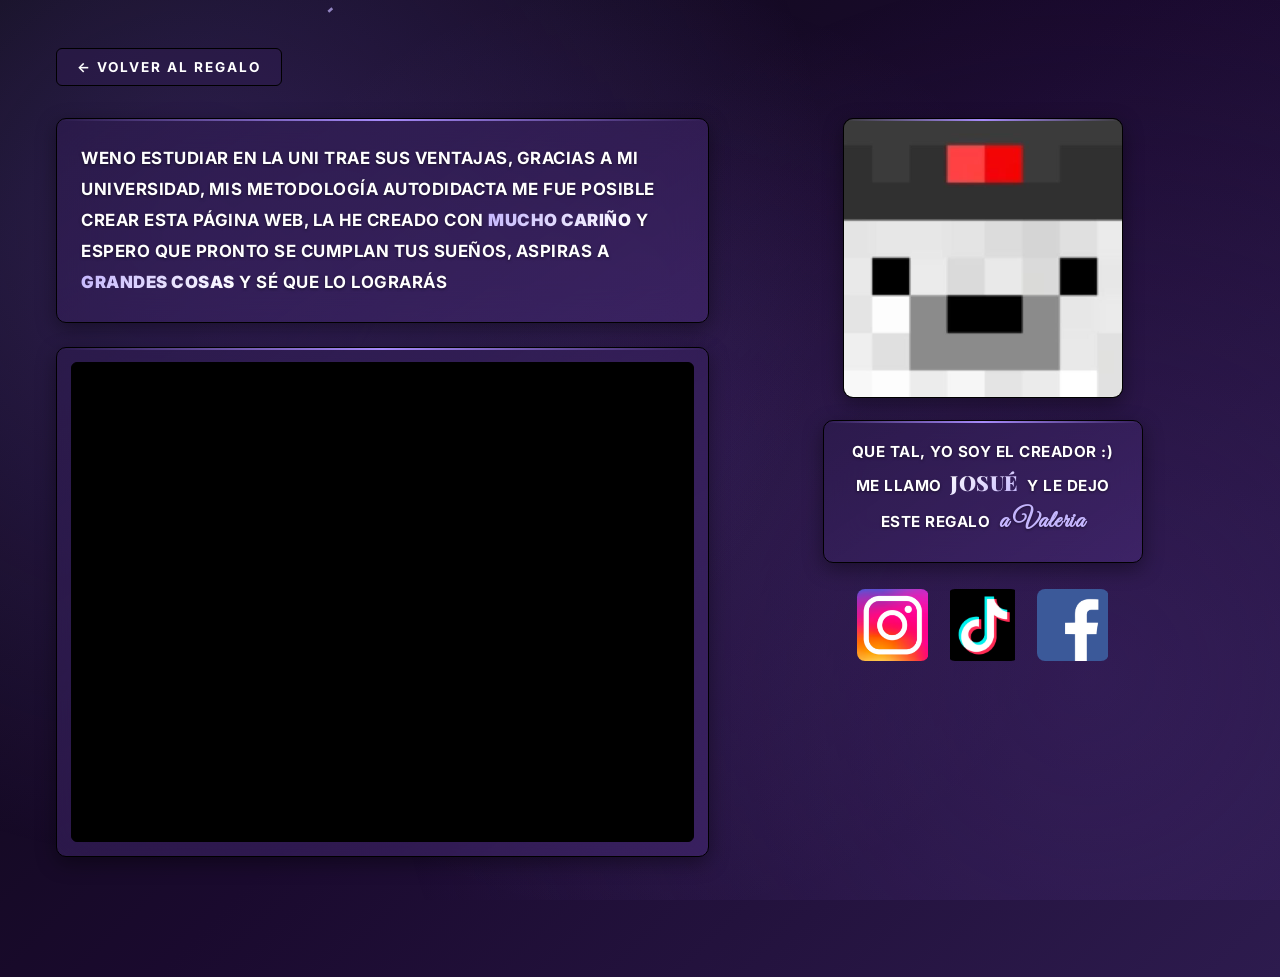
==== commit 20aa49e6: "Add creador.html" ====
--- a/creador.html
+++ b/creador.html
@@ -19,75 +19,73 @@
       min-height: 100vh;
     }
 
-    /* Botón Volver (esquina superior izquierda) */
+    /* Botón Volver */
     .back-btn {
       display: inline-flex;
       align-items: center;
       gap: 8px;
-      padding: 12px 22px;
-      border: 1.5px solid var(--purple-400);
-      border-radius: 10px;
-      background: rgba(255, 255, 255, 0.06);
-      backdrop-filter: blur(12px);
-      -webkit-backdrop-filter: blur(12px);
+      padding: 10px 20px;
+      border: 1.5px solid #000;
+      border-radius: 6px;
+      background: rgba(45, 27, 78, 0.6);
       color: var(--white);
       text-decoration: none;
       font-family: var(--font-body);
       font-weight: 700;
-      font-size: 0.9rem;
+      font-size: 0.85rem;
       letter-spacing: 2px;
       text-transform: uppercase;
-      transition: all 0.3s cubic-bezier(0.4, 0, 0.2, 1);
-      margin-bottom: 36px;
+      transition: all 0.25s ease;
+      margin-bottom: 32px;
     }
     .back-btn:hover {
-      background: var(--grad-primary);
-      border-color: transparent;
-      transform: translateX(-4px);
-      box-shadow: var(--shadow-purple);
+      background: var(--purple-600);
+      transform: translateX(-3px);
     }
 
     /* Grid de 2 columnas */
     .creator-grid {
       display: grid;
       grid-template-columns: 1.15fr 0.85fr;
-      gap: 36px;
+      gap: 32px;
       align-items: start;
     }
 
     .creator-col-left {
       display: flex;
       flex-direction: column;
-      gap: 28px;
+      gap: 24px;
     }
     .creator-col-right {
       display: flex;
       flex-direction: column;
-      gap: 24px;
+      gap: 22px;
       align-items: center;
     }
 
-    /* ====== Cajas con borde ====== */
+    /* ====== Cajas con borde negro fino ====== */
     .creator-card {
-      background: var(--grad-card);
-      border-radius: 14px;
-      padding: 26px;
-      position: relative;
-      box-shadow: var(--shadow-md);
-      border: 1px solid rgba(167, 139, 250, 0.25);
+      background: linear-gradient(145deg, rgba(45, 27, 78, 0.7), rgba(74, 44, 122, 0.5));
+      backdrop-filter: blur(20px);
+      -webkit-backdrop-filter: blur(20px);
+      border: 1.5px solid #000;
+      border-radius: 10px;
+      padding: 24px;
+      position: relative;
+      box-shadow: 0 6px 20px rgba(0, 0, 0, 0.4);
       overflow: hidden;
     }
     .creator-card::before {
       content: '';
       position: absolute;
       top: 0; left: 0; right: 0;
-      height: 3px;
-      background: var(--grad-primary);
+      height: 2px;
+      background: linear-gradient(90deg, transparent, var(--purple-400), transparent);
     }
 
     /* ====== Bloque de texto motivacional ====== */
     .creator-message {
-      color: var(--gray-900);
+      color: var(--white);
       font-family: 'Inter', sans-serif;
       font-weight: 700;
       font-size: 1.05rem;
@@ -95,26 +93,26 @@
       letter-spacing: 0.5px;
       text-transform: uppercase;
       text-align: left;
-    }
-    .creator-message .highlight {
-      background: linear-gradient(120deg, transparent 0%, rgba(167, 139, 250, 0.3) 50%, transparent 100%);
-      padding: 0 4px;
+      text-shadow: 0 1px 3px rgba(0, 0, 0, 0.5);
     }
     .creator-message .accent {
-      background: var(--grad-primary);
+      background: linear-gradient(135deg, #c4b5fd, #ffffff);
       -webkit-background-clip: text;
       background-clip: text;
       -webkit-text-fill-color: transparent;
       font-weight: 900;
+      text-shadow: none;
     }
 
     /* ====== Video del gato girando ====== */
     .cat-video-card {
-      border-radius: 20px;
+      background: linear-gradient(145deg, rgba(45, 27, 78, 0.7), rgba(74, 44, 122, 0.5));
+      backdrop-filter: blur(20px);
+      -webkit-backdrop-filter: blur(20px);
+      border: 1.5px solid #000;
+      border-radius: 10px;
       padding: 14px;
-      background: var(--grad-card);
-      box-shadow: var(--shadow-md);
-      border: 1px solid rgba(167, 139, 250, 0.25);
+      box-shadow: 0 6px 20px rgba(0, 0, 0, 0.4);
       position: relative;
       overflow: hidden;
     }
@@ -122,111 +120,97 @@
       content: '';
       position: absolute;
       top: 0; left: 0; right: 0;
-      height: 3px;
-      background: var(--grad-primary);
+      height: 2px;
+      background: linear-gradient(90deg, transparent, var(--purple-400), transparent);
     }
     .cat-video-wrapper {
       width: 100%;
-      aspect-ratio: 1 / 1;
-      max-height: 360px;
-      border-radius: 16px;
-      overflow: hidden;
-      background: linear-gradient(135deg, var(--purple-900), var(--purple-700));
+      aspect-ratio: 9 / 16;
+      max-height: 480px;
+      margin: 0 auto;
+      border-radius: 6px;
+      overflow: hidden;
+      background: #000;
       display: flex;
       align-items: center;
       justify-content: center;
       position: relative;
+      border: 1px solid #000;
     }
     .cat-video-wrapper video {
       width: 100%;
       height: 100%;
       object-fit: cover;
-    }
-    .cat-video-placeholder {
-      color: var(--white);
-      font-family: 'Inter', sans-serif;
-      font-weight: 700;
-      font-size: 1rem;
-      letter-spacing: 1px;
-      text-transform: uppercase;
-      text-align: center;
-      padding: 24px;
-      line-height: 1.6;
-      animation: spin-text 4s ease-in-out infinite;
-    }
-    @keyframes spin-text {
-      0%, 100% { transform: rotate(-2deg); }
-      50% { transform: rotate(2deg); }
-    }
-    .cat-video-placeholder .emoji {
-      font-size: 3.5rem;
       display: block;
-      margin-bottom: 12px;
-      animation: cat-spin 2.5s linear infinite;
-    }
-    @keyframes cat-spin {
-      from { transform: rotate(0deg); }
-      to { transform: rotate(360deg); }
-    }
-
-    /* ====== Foto del oso (avatar del creador) ====== */
+    }
+
+    /* ====== Foto del oso (cuadrada, abarcando toda la imagen) ====== */
     .creator-photo-card {
-      width: 100%;
-      max-width: 380px;
-      aspect-ratio: 4 / 5;
-      border-radius: 14px;
-      padding: 16px;
-      background: var(--grad-card);
-      box-shadow: var(--shadow-md);
-      border: 1px solid rgba(167, 139, 250, 0.25);
-      position: relative;
-      overflow: hidden;
+      width: 280px;
+      height: 280px;
+      border: 1.5px solid #000;
+      border-radius: 10px;
+      padding: 0;
+      background: #000;
+      box-shadow: 0 6px 20px rgba(0, 0, 0, 0.4);
+      overflow: hidden;
+      position: relative;
     }
     .creator-photo-card::before {
       content: '';
       position: absolute;
       top: 0; left: 0; right: 0;
-      height: 3px;
-      background: var(--grad-primary);
+      height: 2px;
+      background: linear-gradient(90deg, transparent, var(--purple-400), transparent);
+      z-index: 2;
     }
     .creator-photo {
       width: 100%;
       height: 100%;
-      border-radius: 10px;
       object-fit: cover;
-      background: #1a1a24;
+      object-position: center;
       image-rendering: pixelated;
       image-rendering: -moz-crisp-edges;
       image-rendering: crisp-edges;
-      /* Animación sutil */
-      animation: photo-float 5s ease-in-out infinite;
+      display: block;
+      animation: photo-float 6s ease-in-out infinite;
     }
     @keyframes photo-float {
       0%, 100% { transform: scale(1); }
-      50% { transform: scale(1.02); }
+      50% { transform: scale(1.04); }
     }
 
     /* ====== Texto de presentación ====== */
     .creator-intro-card {
       width: 100%;
-      max-width: 380px;
-      padding: 22px 24px;
-      border-radius: 14px;
-      background: linear-gradient(145deg, rgba(139, 92, 246, 0.15), rgba(74, 44, 122, 0.25));
+      max-width: 320px;
+      padding: 18px 22px;
+      border: 1.5px solid #000;
+      border-radius: 10px;
+      background: linear-gradient(145deg, rgba(45, 27, 78, 0.75), rgba(74, 44, 122, 0.55));
       backdrop-filter: blur(20px);
       -webkit-backdrop-filter: blur(20px);
-      border: 1px solid rgba(167, 139, 250, 0.4);
-      box-shadow: var(--shadow-md);
+      box-shadow: 0 6px 20px rgba(0, 0, 0, 0.4);
       text-align: center;
+      position: relative;
+      overflow: hidden;
+    }
+    .creator-intro-card::before {
+      content: '';
+      position: absolute;
+      top: 0; left: 0; right: 0;
+      height: 2px;
+      background: linear-gradient(90deg, transparent, var(--purple-400), transparent);
     }
     .creator-intro {
       color: var(--white);
       font-family: 'Inter', sans-serif;
       font-weight: 700;
-      font-size: 1rem;
+      font-size: 0.95rem;
       line-height: 1.7;
       letter-spacing: 0.5px;
       text-transform: uppercase;
+      text-shadow: 0 1px 3px rgba(0, 0, 0, 0.5);
     }
     .creator-intro .name {
       font-family: 'Playfair Display', serif;
@@ -239,6 +223,7 @@
       text-transform: none;
       display: inline-block;
       margin: 0 4px;
+      text-shadow: none;
     }
     .creator-intro .for {
       font-family: 'Great Vibes', cursive;
@@ -249,7 +234,7 @@
       margin-left: 4px;
     }
 
-    /* ====== Iconos de redes sociales ====== */
+    /* ====== Iconos de redes sociales (logos oficiales, sin borde, cuadrados) ====== */
     .social-row {
       display: flex;
       gap: 18px;
@@ -258,55 +243,44 @@
       margin-top: 4px;
     }
     .social-icon {
-      width: 78px;
-      height: 78px;
-      border-radius: 16px;
+      width: 72px;
+      height: 72px;
       display: flex;
       align-items: center;
       justify-content: center;
-      background: var(--grad-card);
-      border: 1.5px solid rgba(167, 139, 250, 0.4);
-      box-shadow: var(--shadow-sm);
       text-decoration: none;
-      transition: all 0.35s cubic-bezier(0.4, 0, 0.2, 1);
-      position: relative;
-      overflow: hidden;
-    }
-    .social-icon::before {
-      content: '';
-      position: absolute;
-      inset: 0;
-      background: var(--grad-primary);
-      transform: translateY(100%);
+      transition: all 0.3s cubic-bezier(0.4, 0, 0.2, 1);
+      position: relative;
+      border-radius: 8px;
+      overflow: hidden;
+      /* Sin borde, sin fondo */
+      background: transparent;
+      border: none;
+    }
+    .social-icon img {
+      width: 100%;
+      height: 100%;
+      object-fit: contain;
+      display: block;
       transition: transform 0.35s cubic-bezier(0.4, 0, 0.2, 1);
-      z-index: 0;
-    }
-    .social-icon:hover::before { transform: translateY(0); }
+    }
     .social-icon:hover {
-      transform: translateY(-6px) rotate(-3deg);
-      box-shadow: var(--shadow-purple);
-      border-color: transparent;
-    }
-    .social-icon svg {
-      width: 36px;
-      height: 36px;
-      position: relative;
-      z-index: 1;
-      transition: all 0.3s ease;
-    }
-    .social-icon:hover svg {
-      filter: brightness(0) invert(1); /* Pone el SVG en blanco al hover */
+      transform: translateY(-6px) scale(1.08);
+    }
+    .social-icon:hover img {
+      transform: rotate(-8deg);
+      filter: drop-shadow(0 8px 16px rgba(167, 139, 250, 0.5));
     }
     .social-icon .label {
       position: absolute;
-      bottom: -28px;
+      bottom: -22px;
       left: 50%;
       transform: translateX(-50%);
-      font-size: 0.7rem;
+      font-size: 0.65rem;
       color: var(--purple-300);
-      letter-spacing: 1px;
+      letter-spacing: 1.5px;
       text-transform: uppercase;
-      font-weight: 600;
+      font-weight: 700;
       opacity: 0;
       transition: opacity 0.25s ease;
       white-space: nowrap;
@@ -320,21 +294,16 @@
         gap: 28px;
       }
       .creator-col-right {
-        align-items: stretch;
-      }
-      .creator-photo-card,
-      .creator-intro-card {
-        max-width: 100%;
-        margin: 0 auto;
+        align-items: center;
       }
     }
     @media (max-width: 600px) {
       .creator-page { padding: 32px 20px 100px; }
       .creator-message { font-size: 0.95rem; line-height: 1.7; }
       .creator-card { padding: 20px; }
-      .social-icon { width: 70px; height: 70px; }
-      .social-icon svg { width: 30px; height: 30px; }
+      .social-icon { width: 64px; height: 64px; }
       .social-row { gap: 14px; }
+      .creator-photo-card { width: 240px; height: 240px; }
     }
   </style>
 </head>
@@ -364,15 +333,18 @@
           </p>
         </article>
 
-        <!-- Video del gato girando -->
+        <!-- Video del gato girando (sin audio, en loop) -->
         <article class="cat-video-card">
-          <div class="cat-video-wrapper" id="catVideoWrapper">
-            <!-- Placeholder animado hasta que el usuario mande el video -->
-            <div class="cat-video-placeholder" id="catVideoPlaceholder">
-              <span class="emoji">🐱</span>
-              Próximamente:<br>el gatito girando<br>con su audio auauau
-            </div>
-            <!-- Aquí se insertará el video cuando el usuario lo proporcione -->
+          <div class="cat-video-wrapper">
+            <video
+              autoplay
+              muted
+              loop
+              playsinline
+              preload="auto"
+            >
+              <source src="assets/video/cat-spin.mp4" type="video/mp4" />
+            </video>
           </div>
         </article>
 
@@ -381,7 +353,7 @@
       <!-- ====== COLUMNA DERECHA ====== -->
       <div class="creator-col-right">
 
-        <!-- Foto del oso de Minecraft -->
+        <!-- Foto del oso de Minecraft (cuadrada) -->
         <div class="creator-photo-card">
           <img
             src="assets/img/minecraft-bear.png"
@@ -399,41 +371,20 @@
           </p>
         </div>
 
-        <!-- Iconos de redes sociales -->
+        <!-- Iconos de redes sociales (logos oficiales, sin borde) -->
         <div class="social-row">
           <a href="https://www.instagram.com/jxsleb._/" target="_blank" rel="noopener noreferrer" class="social-icon" aria-label="Instagram">
-            <svg viewBox="0 0 24 24" xmlns="http://www.w3.org/2000/svg" aria-hidden="true">
-              <defs>
-                <linearGradient id="ig-grad" x1="0%" y1="100%" x2="100%" y2="0%">
-                  <stop offset="0%" stop-color="#feda75"/>
-                  <stop offset="25%" stop-color="#fa7e1e"/>
-                  <stop offset="50%" stop-color="#d62976"/>
-                  <stop offset="75%" stop-color="#962fbf"/>
-                  <stop offset="100%" stop-color="#4f5bd5"/>
-                </linearGradient>
-              </defs>
-              <rect x="2" y="2" width="20" height="20" rx="5" ry="5" fill="url(#ig-grad)"/>
-              <circle cx="12" cy="12" r="4.5" fill="none" stroke="#fff" stroke-width="2"/>
-              <circle cx="17.5" cy="6.5" r="1.3" fill="#fff"/>
-            </svg>
+            <img src="assets/img/logo-instagram.png" alt="Instagram" />
             <span class="label">Instagram</span>
           </a>
 
           <a href="https://www.tiktok.com/@skerknow_mc" target="_blank" rel="noopener noreferrer" class="social-icon" aria-label="TikTok">
-            <svg viewBox="0 0 24 24" xmlns="http://www.w3.org/2000/svg" aria-hidden="true">
-              <rect x="2" y="2" width="20" height="20" rx="5" ry="5" fill="#000000"/>
-              <path d="M14 4v8.5a3 3 0 1 1-2.4-2.94V8.04a6 6 0 1 0 4.4 6.46V9.6a6.5 6.5 0 0 0 3.5 1V8.05a4.5 4.5 0 0 1-3.5-1.5V4z" fill="#fff"/>
-              <path d="M14 4v2.55a4.5 4.5 0 0 0 3.5 1.5v2.55a6.5 6.5 0 0 1-3.5-1V14.5a3 3 0 1 0-2.4-2.94V8.04a6 6 0 0 1 2.4 0V4z" fill="#ff0050"/>
-              <path d="M14 4v2.55a4.5 4.5 0 0 0 3.5 1.5v2.55a6.5 6.5 0 0 1-3.5-1V14.5a3 3 0 1 0-2.4-2.94V8.04a6 6 0 0 1 2.4 0V4z" fill="#00f2ea" transform="translate(0.6,0.6)"/>
-            </svg>
+            <img src="assets/img/logo-tiktok.png" alt="TikTok" />
             <span class="label">TikTok</span>
           </a>
 
           <a href="https://www.facebook.com/josue.salazarchamorro.1/" target="_blank" rel="noopener noreferrer" class="social-icon" aria-label="Facebook">
-            <svg viewBox="0 0 24 24" xmlns="http://www.w3.org/2000/svg" aria-hidden="true">
-              <rect x="2" y="2" width="20" height="20" rx="5" ry="5" fill="#1877F2"/>
-              <path d="M15 9h-2v-1.5c0-.5.3-.7.8-.7H15V4.5h-2.5c-1.7 0-2.5 1-2.5 2.7V9H9v2.5h1V19h3v-7.5h1.8L15 9z" fill="#fff"/>
-            </svg>
+            <img src="assets/img/logo-facebook.png" alt="Facebook" />
             <span class="label">Facebook</span>
           </a>
         </div>
@@ -443,7 +394,7 @@
   </div>
 
   <script>
-    // Reusar confeti (copia mínima)
+    // Confeti (copia mínima)
     (function () {
       const canvas = document.getElementById('confetti');
       const ctx = canvas.getContext('2d');
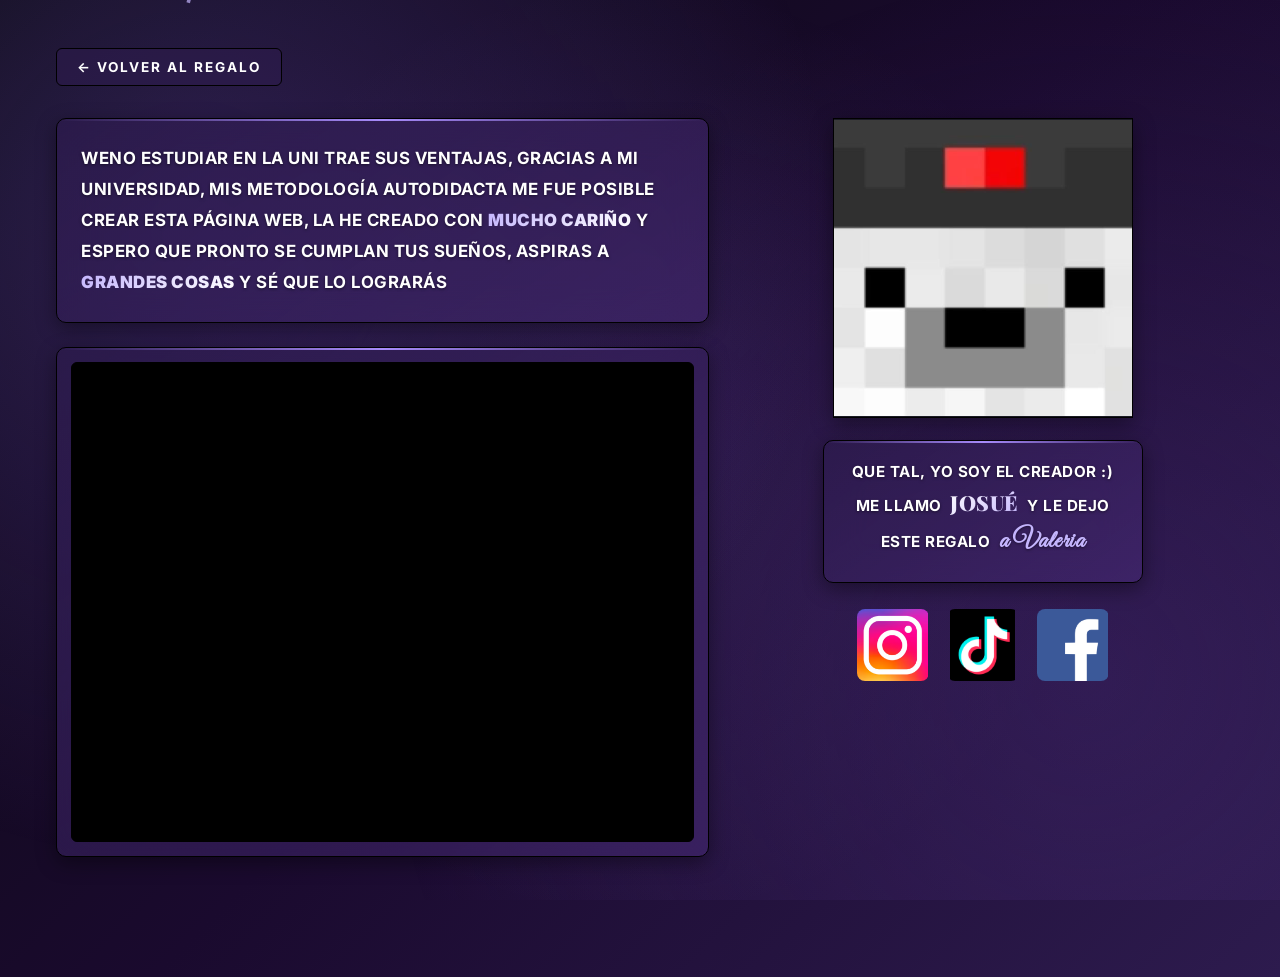
==== commit 2293274d: "Add creador.html" ====
--- a/creador.html
+++ b/creador.html
@@ -144,40 +144,28 @@
       display: block;
     }
 
-    /* ====== Foto del oso (cuadrada, abarcando toda la imagen) ====== */
+    /* ====== Foto del oso (cuadrada, sin bordes curvos, imagen completa) ====== */
     .creator-photo-card {
-      width: 280px;
-      height: 280px;
+      width: 300px;
+      height: 300px;
       border: 1.5px solid #000;
-      border-radius: 10px;
+      border-radius: 0;
       padding: 0;
       background: #000;
       box-shadow: 0 6px 20px rgba(0, 0, 0, 0.4);
       overflow: hidden;
       position: relative;
     }
-    .creator-photo-card::before {
-      content: '';
-      position: absolute;
-      top: 0; left: 0; right: 0;
-      height: 2px;
-      background: linear-gradient(90deg, transparent, var(--purple-400), transparent);
-      z-index: 2;
-    }
     .creator-photo {
       width: 100%;
       height: 100%;
-      object-fit: cover;
+      object-fit: contain;
       object-position: center;
       image-rendering: pixelated;
       image-rendering: -moz-crisp-edges;
       image-rendering: crisp-edges;
       display: block;
-      animation: photo-float 6s ease-in-out infinite;
-    }
-    @keyframes photo-float {
-      0%, 100% { transform: scale(1); }
-      50% { transform: scale(1.04); }
+      background: #1a1a24;
     }
 
     /* ====== Texto de presentación ====== */
@@ -303,7 +291,7 @@
       .creator-card { padding: 20px; }
       .social-icon { width: 64px; height: 64px; }
       .social-row { gap: 14px; }
-      .creator-photo-card { width: 240px; height: 240px; }
+      .creator-photo-card { width: 240px; height: 240px; border-radius: 0; }
     }
   </style>
 </head>
--- a/styles.css
+++ b/styles.css
@@ -2,11 +2,11 @@
    FELIZ CUMPLEAÑOS VALERIA 🎂
    Paleta: Morado · Negro · Gris · Blanco
    Estilo: Profesional con ambiente de cumpleaños
+   Bordes: líneas negras finas
    ============================================ */
 
 :root {
   /* ===== Paleta principal ===== */
-  /* Morados */
   --purple-900: #1a0a2e;
   --purple-800: #2d1b4e;
   --purple-700: #4a2c7a;
@@ -17,7 +17,6 @@
   --purple-200: #ddd6fe;
   --purple-100: #ede9fe;
 
-  /* Negros y grises */
   --black: #0a0a0f;
   --gray-900: #1a1a24;
   --gray-700: #2d2d3a;
@@ -31,7 +30,7 @@
   /* Degradados signature */
   --grad-primary: linear-gradient(135deg, #4a2c7a 0%, #8b5cf6 50%, #c4b5fd 100%);
   --grad-dark: linear-gradient(135deg, #0a0a0f 0%, #1a0a2e 50%, #2d1b4e 100%);
-  --grad-card: linear-gradient(145deg, #ffffff 0%, #f4f4f8 100%);
+  --grad-card: linear-gradient(145deg, rgba(45, 27, 78, 0.7) 0%, rgba(74, 44, 122, 0.5) 100%);
   --grad-purple-soft: linear-gradient(135deg, #ede9fe 0%, #c4b5fd 100%);
   --grad-bot: linear-gradient(135deg, #6b3fa0 0%, #8b5cf6 50%, #a78bfa 100%);
 
@@ -40,11 +39,9 @@
   --font-script: 'Great Vibes', cursive;
   --font-body: 'Inter', system-ui, sans-serif;
 
-  /* Sombras */
-  --shadow-sm: 0 2px 8px rgba(74, 44, 122, 0.08);
-  --shadow-md: 0 8px 24px rgba(74, 44, 122, 0.15);
-  --shadow-lg: 0 20px 60px rgba(26, 10, 46, 0.25);
-  --shadow-purple: 0 8px 32px rgba(139, 92, 246, 0.35);
+  /* Bordes: línea negra fina */
+  --border-line: 1.5px solid #000;
+  --border-thin: 1px solid #000;
 }
 
 * {
@@ -53,9 +50,7 @@
   box-sizing: border-box;
 }
 
-html {
-  scroll-behavior: smooth;
-}
+html { scroll-behavior: smooth; }
 
 body {
   font-family: var(--font-body);
@@ -85,7 +80,6 @@
   100% { transform: translate(-2%, 2%) scale(1.05); }
 }
 
-/* Confeti */
 #confetti {
   position: fixed;
   inset: 0;
@@ -95,7 +89,7 @@
 }
 
 /* ============================================
-   MAIN CONTENT (sin sidebar - full width)
+   MAIN CONTENT
    ============================================ */
 .main-content {
   position: relative;
@@ -116,11 +110,11 @@
 }
 
 .btn-menu {
-  width: 54px;
-  height: 54px;
-  border: 2px solid var(--purple-400);
-  border-radius: 14px;
-  background: rgba(255, 255, 255, 0.06);
+  width: 50px;
+  height: 50px;
+  border: var(--border-line);
+  border-radius: 8px;
+  background: rgba(45, 27, 78, 0.6);
   backdrop-filter: blur(12px);
   -webkit-backdrop-filter: blur(12px);
   cursor: pointer;
@@ -135,8 +129,8 @@
 
 .btn-menu span {
   display: block;
-  width: 24px;
-  height: 2.5px;
+  width: 22px;
+  height: 2px;
   background: var(--white);
   border-radius: 2px;
   transition: all 0.3s ease;
@@ -144,36 +138,40 @@
 
 .btn-menu:hover {
   background: var(--purple-600);
-  border-color: var(--purple-300);
   transform: translateY(-2px);
-  box-shadow: var(--shadow-purple);
-}
-
-.btn-menu:hover span { background: var(--white); }
+}
 
 .title-box {
   flex: 1;
   text-align: center;
-  border-radius: 20px;
-  background: linear-gradient(145deg, rgba(255,255,255,0.08), rgba(255,255,255,0.02));
+  border: var(--border-line);
+  border-radius: 10px;
+  background: var(--grad-card);
   backdrop-filter: blur(20px);
   -webkit-backdrop-filter: blur(20px);
-  border: 1px solid rgba(167, 139, 250, 0.3);
-  padding: 28px 40px;
+  padding: 26px 38px;
   position: relative;
   min-width: 280px;
-  box-shadow: var(--shadow-md);
+  box-shadow: 0 6px 20px rgba(0, 0, 0, 0.4);
   overflow: hidden;
 }
 
 .title-box::before {
+  content: '';
+  position: absolute;
+  top: 0; left: 0; right: 0;
+  height: 2px;
+  background: linear-gradient(90deg, transparent, var(--purple-400), transparent);
+}
+
+.title-box::after {
   content: '';
   position: absolute;
   top: -50%;
   left: -50%;
   width: 200%;
   height: 200%;
-  background: linear-gradient(45deg, transparent 40%, rgba(196, 181, 253, 0.15) 50%, transparent 60%);
+  background: linear-gradient(45deg, transparent 40%, rgba(196, 181, 253, 0.12) 50%, transparent 60%);
   animation: shimmer 6s ease-in-out infinite;
   pointer-events: none;
 }
@@ -194,6 +192,7 @@
   -webkit-text-fill-color: transparent;
   line-height: 1.1;
   position: relative;
+  text-shadow: 0 2px 4px rgba(0, 0, 0, 0.5);
 }
 
 .subtitle {
@@ -203,22 +202,23 @@
   margin-top: 8px;
   font-weight: 400;
   letter-spacing: 1px;
+  text-shadow: 0 1px 3px rgba(0, 0, 0, 0.5);
 }
 
 .btn-creator {
   display: inline-flex;
   align-items: center;
   justify-content: center;
-  padding: 14px 26px;
-  border: 1.5px solid var(--purple-400);
-  border-radius: 14px;
-  background: rgba(255, 255, 255, 0.06);
+  padding: 12px 24px;
+  border: var(--border-line);
+  border-radius: 8px;
+  background: rgba(45, 27, 78, 0.6);
   backdrop-filter: blur(12px);
   -webkit-backdrop-filter: blur(12px);
   color: var(--white);
   text-decoration: none;
   font-weight: 600;
-  font-size: 0.9rem;
+  font-size: 0.88rem;
   letter-spacing: 1.5px;
   transition: all 0.3s cubic-bezier(0.4, 0, 0.2, 1);
   flex-shrink: 0;
@@ -228,58 +228,56 @@
   background: var(--grad-primary);
   border-color: transparent;
   transform: translateY(-3px);
-  box-shadow: var(--shadow-purple);
 }
 
 /* ===== CONTENT GRID ===== */
 .content-grid {
   display: grid;
   grid-template-columns: 1.2fr 0.9fr;
-  gap: 36px;
+  gap: 32px;
   margin-bottom: 80px;
 }
 
 .card {
   background: var(--grad-card);
-  border-radius: 20px;
-  padding: 28px;
+  backdrop-filter: blur(20px);
+  -webkit-backdrop-filter: blur(20px);
+  border: var(--border-line);
+  border-radius: 10px;
+  padding: 24px;
   position: relative;
   transition: transform 0.4s cubic-bezier(0.4, 0, 0.2, 1), box-shadow 0.4s ease;
-  box-shadow: var(--shadow-md);
-  border: 1px solid rgba(167, 139, 250, 0.2);
+  box-shadow: 0 6px 20px rgba(0, 0, 0, 0.4);
   overflow: hidden;
 }
 
 .card::before {
   content: '';
   position: absolute;
-  top: 0;
-  left: 0;
-  right: 0;
-  height: 4px;
-  background: var(--grad-primary);
-  border-radius: 20px 20px 0 0;
+  top: 0; left: 0; right: 0;
+  height: 2px;
+  background: linear-gradient(90deg, transparent, var(--purple-400), transparent);
 }
 
 .card:hover {
-  transform: translateY(-6px);
-  box-shadow: var(--shadow-lg), 0 0 0 1px rgba(139, 92, 246, 0.3);
+  transform: translateY(-5px);
+  box-shadow: 0 10px 28px rgba(0, 0, 0, 0.5);
 }
 
 .card-header {
   display: flex;
   justify-content: space-between;
   align-items: center;
-  margin-bottom: 18px;
-  padding-bottom: 14px;
-  border-bottom: 1px solid var(--gray-200);
+  margin-bottom: 16px;
+  padding-bottom: 12px;
+  border-bottom: var(--border-thin);
 }
 
 .card-tag {
   font-family: var(--font-script);
   font-weight: 400;
   font-size: 1.6rem;
-  background: var(--grad-primary);
+  background: linear-gradient(135deg, #c4b5fd, #ffffff);
   -webkit-background-clip: text;
   background-clip: text;
   -webkit-text-fill-color: transparent;
@@ -287,7 +285,7 @@
 
 .card-hint {
   font-size: 0.78rem;
-  color: var(--gray-500);
+  color: var(--gray-300);
   font-style: italic;
   letter-spacing: 0.3px;
 }
@@ -302,19 +300,20 @@
   font-weight: 400;
   font-size: 1.1rem;
   line-height: 1.75;
-  color: var(--gray-900);
-  padding: 20px;
-  border: 2px dashed var(--purple-300);
-  border-radius: 14px;
-  background: rgba(237, 233, 254, 0.3);
+  color: var(--white);
+  padding: 18px;
+  border: 1.5px dashed var(--purple-400);
+  border-radius: 8px;
+  background: rgba(26, 10, 46, 0.5);
   outline: none;
   transition: all 0.3s ease;
+  text-shadow: 0 1px 2px rgba(0, 0, 0, 0.5);
 }
 
 .editable-text:focus {
-  border-color: var(--purple-500);
+  border-color: var(--purple-300);
   border-style: solid;
-  background: var(--white);
+  background: rgba(45, 27, 78, 0.7);
   box-shadow: 0 0 0 4px rgba(139, 92, 246, 0.15);
 }
 
@@ -323,7 +322,7 @@
   margin-top: 12px;
   font-family: var(--font-body);
   font-size: 0.85rem;
-  color: var(--gray-400);
+  color: var(--gray-300);
   font-style: italic;
 }
 
@@ -333,13 +332,13 @@
 .video-wrapper {
   flex: 1;
   min-height: 400px;
-  border-radius: 14px;
+  border-radius: 8px;
   overflow: hidden;
   background: var(--black);
   display: flex;
   align-items: center;
   justify-content: center;
-  border: 1px solid rgba(167, 139, 250, 0.3);
+  border: var(--border-thin);
 }
 
 .video-wrapper video {
@@ -352,16 +351,27 @@
 
 /* ===== SECCIONES EXTRA ===== */
 .extra-section {
-  background: linear-gradient(145deg, rgba(255,255,255,0.05), rgba(255,255,255,0.02));
+  background: var(--grad-card);
   backdrop-filter: blur(20px);
   -webkit-backdrop-filter: blur(20px);
-  border: 1px solid rgba(167, 139, 250, 0.2);
-  border-radius: 20px;
-  padding: 36px;
-  margin-bottom: 28px;
+  border: var(--border-line);
+  border-radius: 10px;
+  padding: 32px;
+  margin-bottom: 24px;
   opacity: 0;
   transform: translateY(40px);
   transition: opacity 0.8s ease, transform 0.8s ease;
+  box-shadow: 0 6px 20px rgba(0, 0, 0, 0.4);
+  position: relative;
+  overflow: hidden;
+}
+
+.extra-section::before {
+  content: '';
+  position: absolute;
+  top: 0; left: 0; right: 0;
+  height: 2px;
+  background: linear-gradient(90deg, transparent, var(--purple-400), transparent);
 }
 
 .extra-section.is-visible {
@@ -378,6 +388,7 @@
   -webkit-background-clip: text;
   background-clip: text;
   -webkit-text-fill-color: transparent;
+  text-shadow: 0 2px 4px rgba(0, 0, 0, 0.5);
 }
 
 .section-desc {
@@ -433,7 +444,6 @@
 
 .bot-label { position: relative; }
 
-/* Pulso animado alrededor del bot */
 .bot-pulse {
   position: absolute;
   top: 50%;
@@ -480,7 +490,7 @@
   max-width: 85vw;
   height: 100vh;
   background: var(--grad-dark);
-  border-right: 1px solid rgba(167, 139, 250, 0.3);
+  border-right: var(--border-line);
   box-shadow: 8px 0 40px rgba(139, 92, 246, 0.25);
   padding: 36px 28px;
   transform: translateX(-100%);
@@ -499,7 +509,7 @@
   width: 36px;
   height: 36px;
   border: 1.5px solid var(--purple-400);
-  border-radius: 50%;
+  border-radius: 6px;
   background: rgba(255, 255, 255, 0.05);
   color: var(--white);
   cursor: pointer;
@@ -535,8 +545,8 @@
 
 .drawer-link {
   display: block;
-  padding: 14px 18px;
-  border-radius: 12px;
+  padding: 12px 16px;
+  border-radius: 8px;
   color: var(--gray-200);
   text-decoration: none;
   font-weight: 500;
@@ -593,8 +603,9 @@
   height: 540px;
   max-height: calc(100vh - 140px);
   background: var(--grad-card);
-  border-radius: 24px;
-  box-shadow: 0 24px 60px rgba(26, 10, 46, 0.5), 0 0 0 1px rgba(167, 139, 250, 0.3);
+  border: var(--border-line);
+  border-radius: 14px;
+  box-shadow: 0 20px 50px rgba(26, 10, 46, 0.5);
   display: flex;
   flex-direction: column;
   transform: translateY(20px) scale(0.95);
@@ -603,6 +614,8 @@
   transition: all 0.35s cubic-bezier(0.4, 0, 0.2, 1);
   z-index: 201;
   overflow: hidden;
+  backdrop-filter: blur(20px);
+  -webkit-backdrop-filter: blur(20px);
 }
 
 .chat-widget.is-open {
@@ -612,13 +625,13 @@
 }
 
 .chat-header {
-  background: var(--grad-dark);
-  color: var(--white);
-  padding: 18px 22px;
+  background: linear-gradient(135deg, #1a0a2e 0%, #2d1b4e 50%, #4a2c7a 100%);
+  color: var(--white);
+  padding: 16px 20px;
   display: flex;
   align-items: center;
   justify-content: space-between;
-  border-bottom: 1px solid rgba(167, 139, 250, 0.3);
+  border-bottom: var(--border-thin);
 }
 
 .chat-bot-info {
@@ -628,20 +641,16 @@
 }
 
 .chat-avatar {
-  width: 52px;
-  height: 52px;
+  width: 48px;
+  height: 48px;
   object-fit: contain;
-  background: var(--white);
-  border-radius: 50%;
-  padding: 4px;
-  border: 2px solid var(--purple-400);
-  filter: drop-shadow(0 2px 4px rgba(0,0,0,0.2));
+  filter: drop-shadow(0 2px 4px rgba(0,0,0,0.3));
 }
 
 .chat-name {
   font-family: var(--font-title);
   font-weight: 700;
-  font-size: 1.15rem;
+  font-size: 1.1rem;
   color: var(--white);
 }
 
@@ -654,9 +663,9 @@
 .chat-close {
   background: rgba(255, 255, 255, 0.08);
   border: 1px solid rgba(167, 139, 250, 0.4);
-  border-radius: 50%;
-  width: 34px;
-  height: 34px;
+  border-radius: 6px;
+  width: 32px;
+  height: 32px;
   color: var(--white);
   cursor: pointer;
   font-size: 0.9rem;
@@ -676,13 +685,13 @@
   display: flex;
   flex-direction: column;
   gap: 14px;
-  background: linear-gradient(180deg, #f4f4f8 0%, #ede9fe 100%);
+  background: linear-gradient(180deg, rgba(26, 10, 46, 0.6) 0%, rgba(45, 27, 78, 0.6) 100%);
 }
 
 .msg {
   max-width: 82%;
   padding: 12px 16px;
-  border-radius: 16px;
+  border-radius: 14px;
   font-size: 0.92rem;
   line-height: 1.55;
   animation: msgIn 0.35s cubic-bezier(0.4, 0, 0.2, 1);
@@ -694,12 +703,11 @@
 }
 
 .bot-msg {
-  background: var(--white);
-  color: var(--gray-900);
+  background: rgba(45, 27, 78, 0.85);
+  color: var(--white);
   border-bottom-left-radius: 4px;
   align-self: flex-start;
-  box-shadow: 0 2px 8px rgba(74, 44, 122, 0.1);
-  border: 1px solid var(--gray-200);
+  border: 1px solid rgba(167, 139, 250, 0.3);
 }
 
 .user-msg {
@@ -712,34 +720,36 @@
 
 .chat-input-row {
   display: flex;
-  padding: 14px;
-  border-top: 1px solid var(--gray-200);
-  background: var(--white);
-  gap: 10px;
+  padding: 12px;
+  border-top: var(--border-thin);
+  background: rgba(26, 10, 46, 0.8);
+  gap: 8px;
 }
 
 .chat-input {
   flex: 1;
-  padding: 12px 18px;
-  border: 1.5px solid var(--gray-200);
+  padding: 11px 16px;
+  border: 1px solid var(--gray-700);
   border-radius: 999px;
   font-family: var(--font-body);
   font-size: 0.92rem;
-  color: var(--gray-900);
+  color: var(--white);
   outline: none;
   transition: border-color 0.2s ease, box-shadow 0.2s ease;
-  background: var(--gray-100);
-}
+  background: rgba(0, 0, 0, 0.3);
+}
+
+.chat-input::placeholder { color: var(--gray-400); }
 
 .chat-input:focus {
   border-color: var(--purple-500);
   box-shadow: 0 0 0 3px rgba(139, 92, 246, 0.15);
-  background: var(--white);
+  background: rgba(0, 0, 0, 0.5);
 }
 
 .chat-send {
-  width: 46px;
-  height: 46px;
+  width: 44px;
+  height: 44px;
   border: none;
   border-radius: 50%;
   background: var(--grad-bot);
@@ -793,7 +803,7 @@
   .extra-section { padding: 26px 22px; }
 }
 
-/* Scrollbar bonita */
+/* Scrollbar */
 .chat-messages::-webkit-scrollbar { width: 8px; }
 .chat-messages::-webkit-scrollbar-track { background: transparent; }
 .chat-messages::-webkit-scrollbar-thumb {
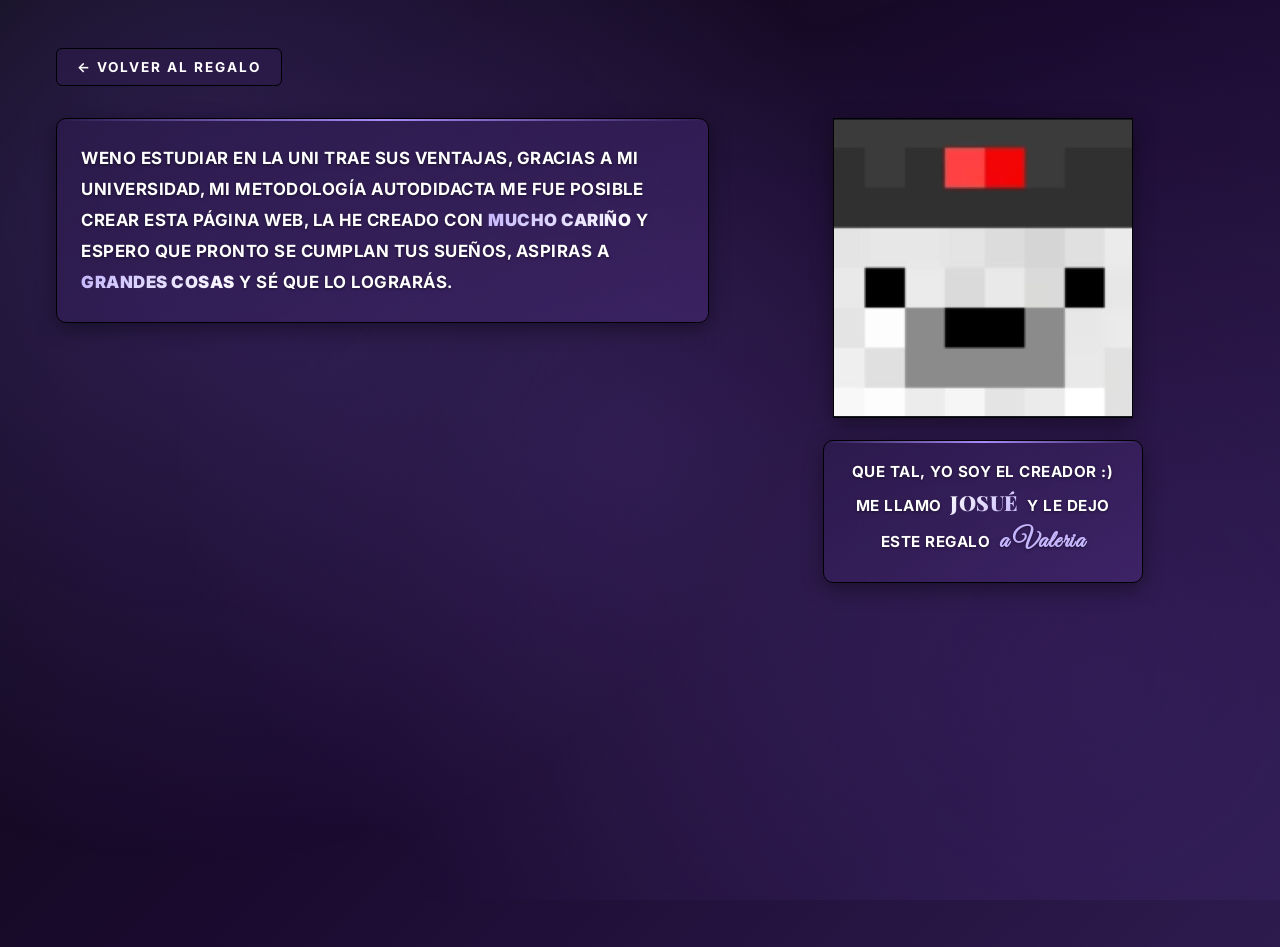
==== commit 071a2065: "Add creador.html" ====
--- a/creador.html
+++ b/creador.html
@@ -106,36 +106,29 @@
 
     /* ====== Video del gato girando ====== */
     .cat-video-card {
-      background: linear-gradient(145deg, rgba(45, 27, 78, 0.7), rgba(74, 44, 122, 0.5));
-      backdrop-filter: blur(20px);
-      -webkit-backdrop-filter: blur(20px);
-      border: 1.5px solid #000;
-      border-radius: 10px;
-      padding: 14px;
-      box-shadow: 0 6px 20px rgba(0, 0, 0, 0.4);
-      position: relative;
-      overflow: hidden;
-    }
-    .cat-video-card::before {
-      content: '';
-      position: absolute;
-      top: 0; left: 0; right: 0;
-      height: 2px;
-      background: linear-gradient(90deg, transparent, var(--purple-400), transparent);
+      background: transparent;
+      backdrop-filter: none;
+      -webkit-backdrop-filter: none;
+      border: none;
+      border-radius: 0;
+      padding: 0;
+      box-shadow: none;
+      position: relative;
+      overflow: hidden;
     }
     .cat-video-wrapper {
       width: 100%;
       aspect-ratio: 9 / 16;
       max-height: 480px;
       margin: 0 auto;
-      border-radius: 6px;
-      overflow: hidden;
-      background: #000;
+      border-radius: 0;
+      overflow: hidden;
+      background: transparent;
       display: flex;
       align-items: center;
       justify-content: center;
       position: relative;
-      border: 1px solid #000;
+      border: none;
     }
     .cat-video-wrapper video {
       width: 100%;
@@ -222,59 +215,6 @@
       margin-left: 4px;
     }
 
-    /* ====== Iconos de redes sociales (logos oficiales, sin borde, cuadrados) ====== */
-    .social-row {
-      display: flex;
-      gap: 18px;
-      justify-content: center;
-      flex-wrap: wrap;
-      margin-top: 4px;
-    }
-    .social-icon {
-      width: 72px;
-      height: 72px;
-      display: flex;
-      align-items: center;
-      justify-content: center;
-      text-decoration: none;
-      transition: all 0.3s cubic-bezier(0.4, 0, 0.2, 1);
-      position: relative;
-      border-radius: 8px;
-      overflow: hidden;
-      /* Sin borde, sin fondo */
-      background: transparent;
-      border: none;
-    }
-    .social-icon img {
-      width: 100%;
-      height: 100%;
-      object-fit: contain;
-      display: block;
-      transition: transform 0.35s cubic-bezier(0.4, 0, 0.2, 1);
-    }
-    .social-icon:hover {
-      transform: translateY(-6px) scale(1.08);
-    }
-    .social-icon:hover img {
-      transform: rotate(-8deg);
-      filter: drop-shadow(0 8px 16px rgba(167, 139, 250, 0.5));
-    }
-    .social-icon .label {
-      position: absolute;
-      bottom: -22px;
-      left: 50%;
-      transform: translateX(-50%);
-      font-size: 0.65rem;
-      color: var(--purple-300);
-      letter-spacing: 1.5px;
-      text-transform: uppercase;
-      font-weight: 700;
-      opacity: 0;
-      transition: opacity 0.25s ease;
-      white-space: nowrap;
-    }
-    .social-icon:hover .label { opacity: 1; }
-
     /* ====== RESPONSIVE ====== */
     @media (max-width: 900px) {
       .creator-grid {
@@ -289,8 +229,6 @@
       .creator-page { padding: 32px 20px 100px; }
       .creator-message { font-size: 0.95rem; line-height: 1.7; }
       .creator-card { padding: 20px; }
-      .social-icon { width: 64px; height: 64px; }
-      .social-row { gap: 14px; }
       .creator-photo-card { width: 240px; height: 240px; border-radius: 0; }
     }
   </style>
@@ -314,10 +252,10 @@
         <article class="creator-card">
           <p class="creator-message">
             WENO ESTUDIAR EN LA UNI TRAE SUS VENTAJAS, GRACIAS A MI UNIVERSIDAD,
-            MIS METODOLOGÍA AUTODIDACTA ME FUE POSIBLE CREAR ESTA PÁGINA WEB,
+            MI METODOLOGÍA AUTODIDACTA ME FUE POSIBLE CREAR ESTA PÁGINA WEB,
             LA HE CREADO CON <span class="accent">MUCHO CARIÑO</span> Y ESPERO
             QUE PRONTO SE CUMPLAN TUS SUEÑOS, ASPIRAS A <span class="accent">GRANDES COSAS</span>
-            Y SÉ QUE LO LOGRARÁS
+            Y SÉ QUE LO LOGRARÁS.
           </p>
         </article>
 
@@ -359,23 +297,7 @@
           </p>
         </div>
 
-        <!-- Iconos de redes sociales (logos oficiales, sin borde) -->
-        <div class="social-row">
-          <a href="https://www.instagram.com/jxsleb._/" target="_blank" rel="noopener noreferrer" class="social-icon" aria-label="Instagram">
-            <img src="assets/img/logo-instagram.png" alt="Instagram" />
-            <span class="label">Instagram</span>
-          </a>
-
-          <a href="https://www.tiktok.com/@skerknow_mc" target="_blank" rel="noopener noreferrer" class="social-icon" aria-label="TikTok">
-            <img src="assets/img/logo-tiktok.png" alt="TikTok" />
-            <span class="label">TikTok</span>
-          </a>
-
-          <a href="https://www.facebook.com/josue.salazarchamorro.1/" target="_blank" rel="noopener noreferrer" class="social-icon" aria-label="Facebook">
-            <img src="assets/img/logo-facebook.png" alt="Facebook" />
-            <span class="label">Facebook</span>
-          </a>
-        </div>
+
 
       </div>
     </div>
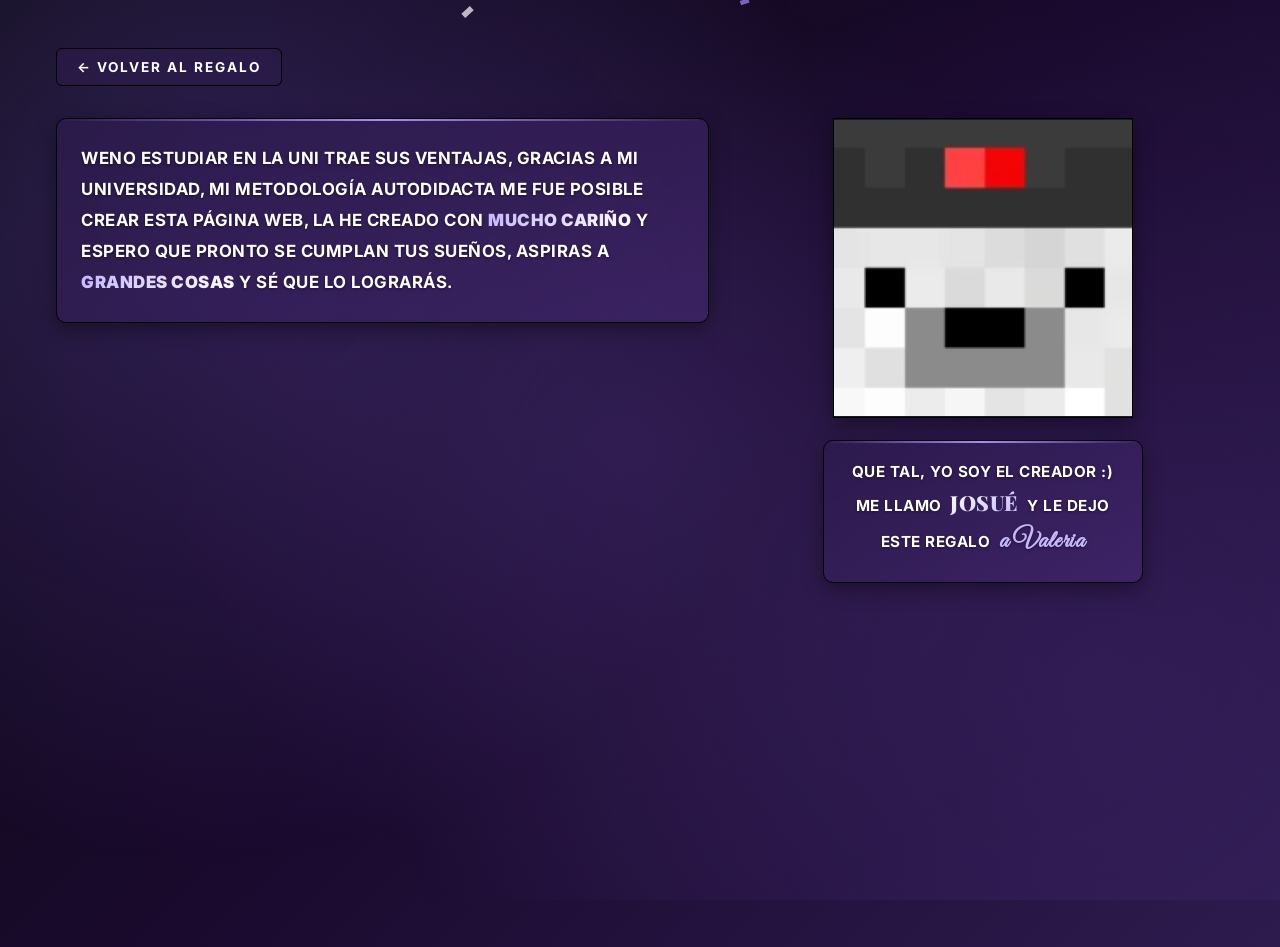
==== commit 988319c9: "Add creador.html" ====
--- a/creador.html
+++ b/creador.html
@@ -4,6 +4,8 @@
   <meta charset="UTF-8" />
   <meta name="viewport" content="width=device-width, initial-scale=1.0" />
   <title>El Creador · Para Valeria</title>
+  <link rel="icon" type="image/png" sizes="64x64" href="assets/img/favicon.png" />
+  <link rel="icon" type="image/png" sizes="32x32" href="assets/img/favicon-32.png" />
   <link rel="preconnect" href="https://fonts.googleapis.com" />
   <link rel="preconnect" href="https://fonts.gstatic.com" crossorigin />
   <link href="https://fonts.googleapis.com/css2?family=Great+Vibes&family=Playfair+Display:wght@400;700;900&family=Inter:wght@400;500;600;700;900&display=swap" rel="stylesheet" />
